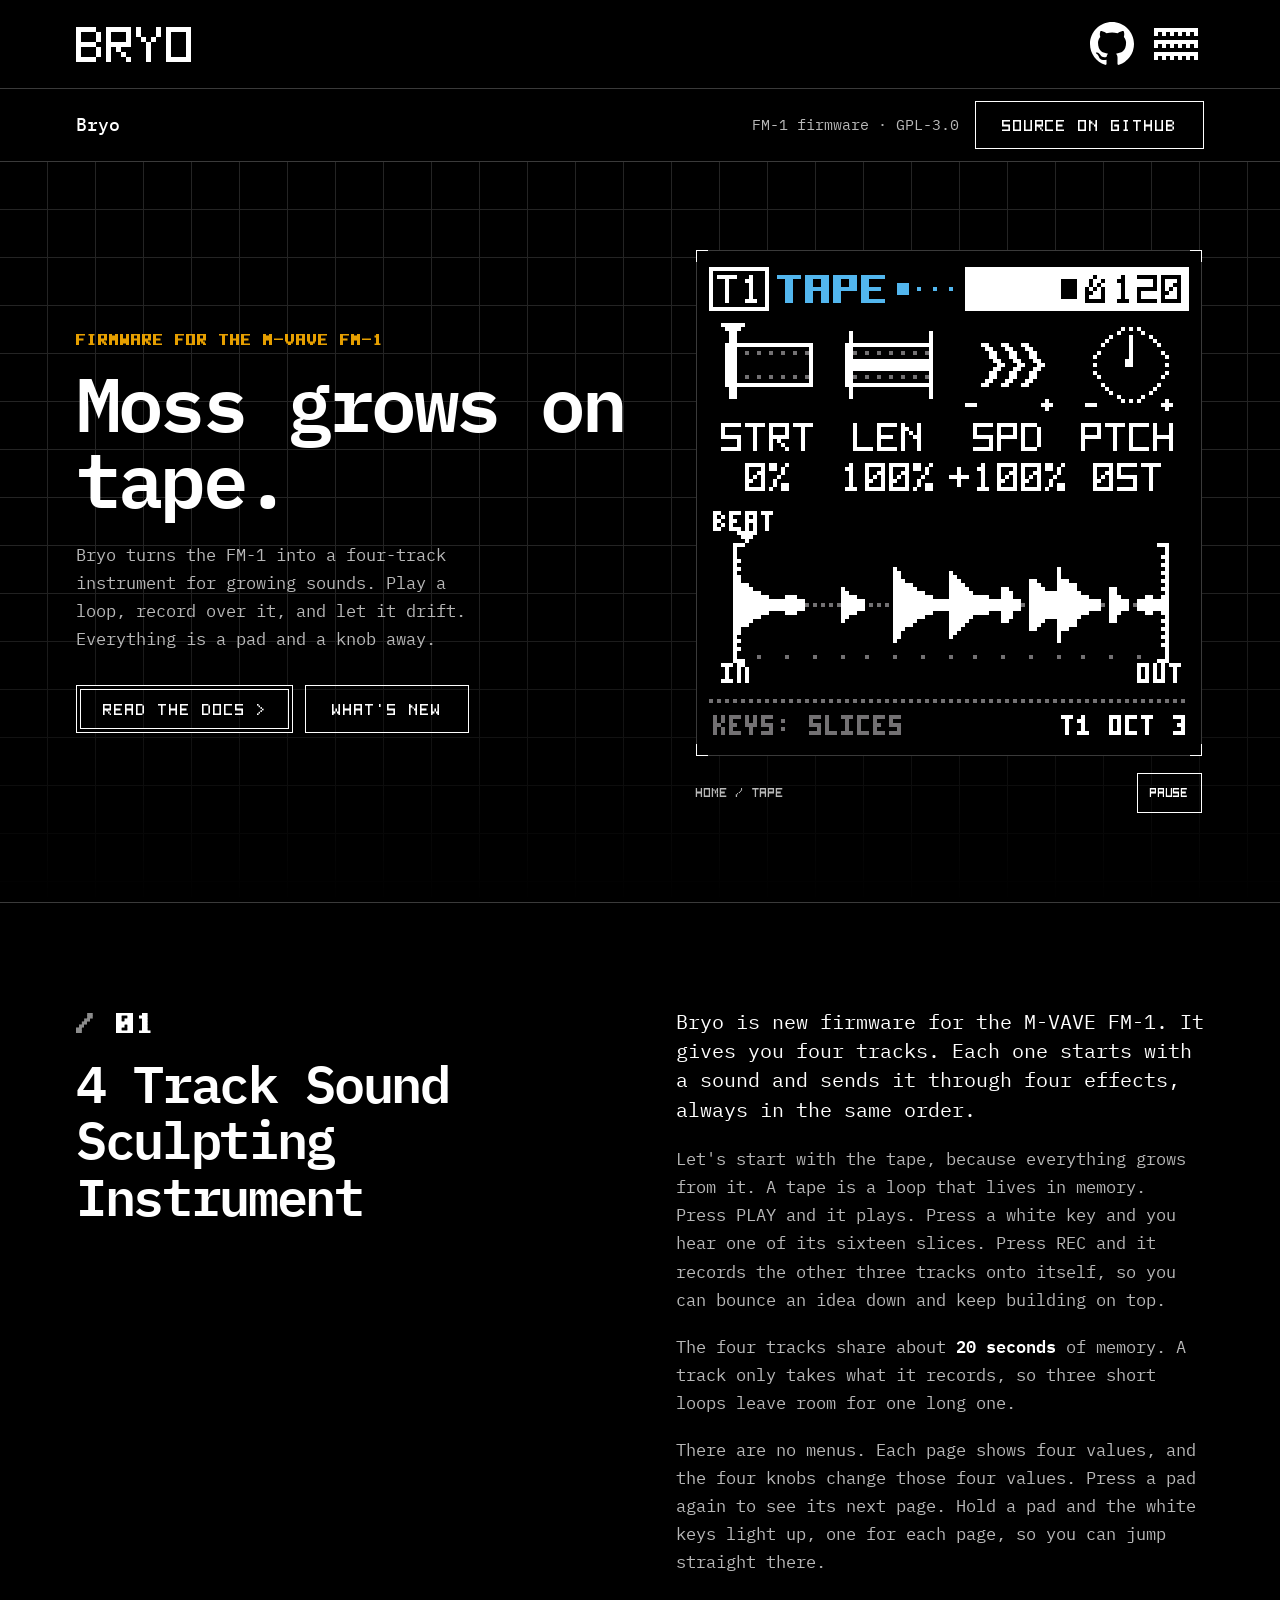
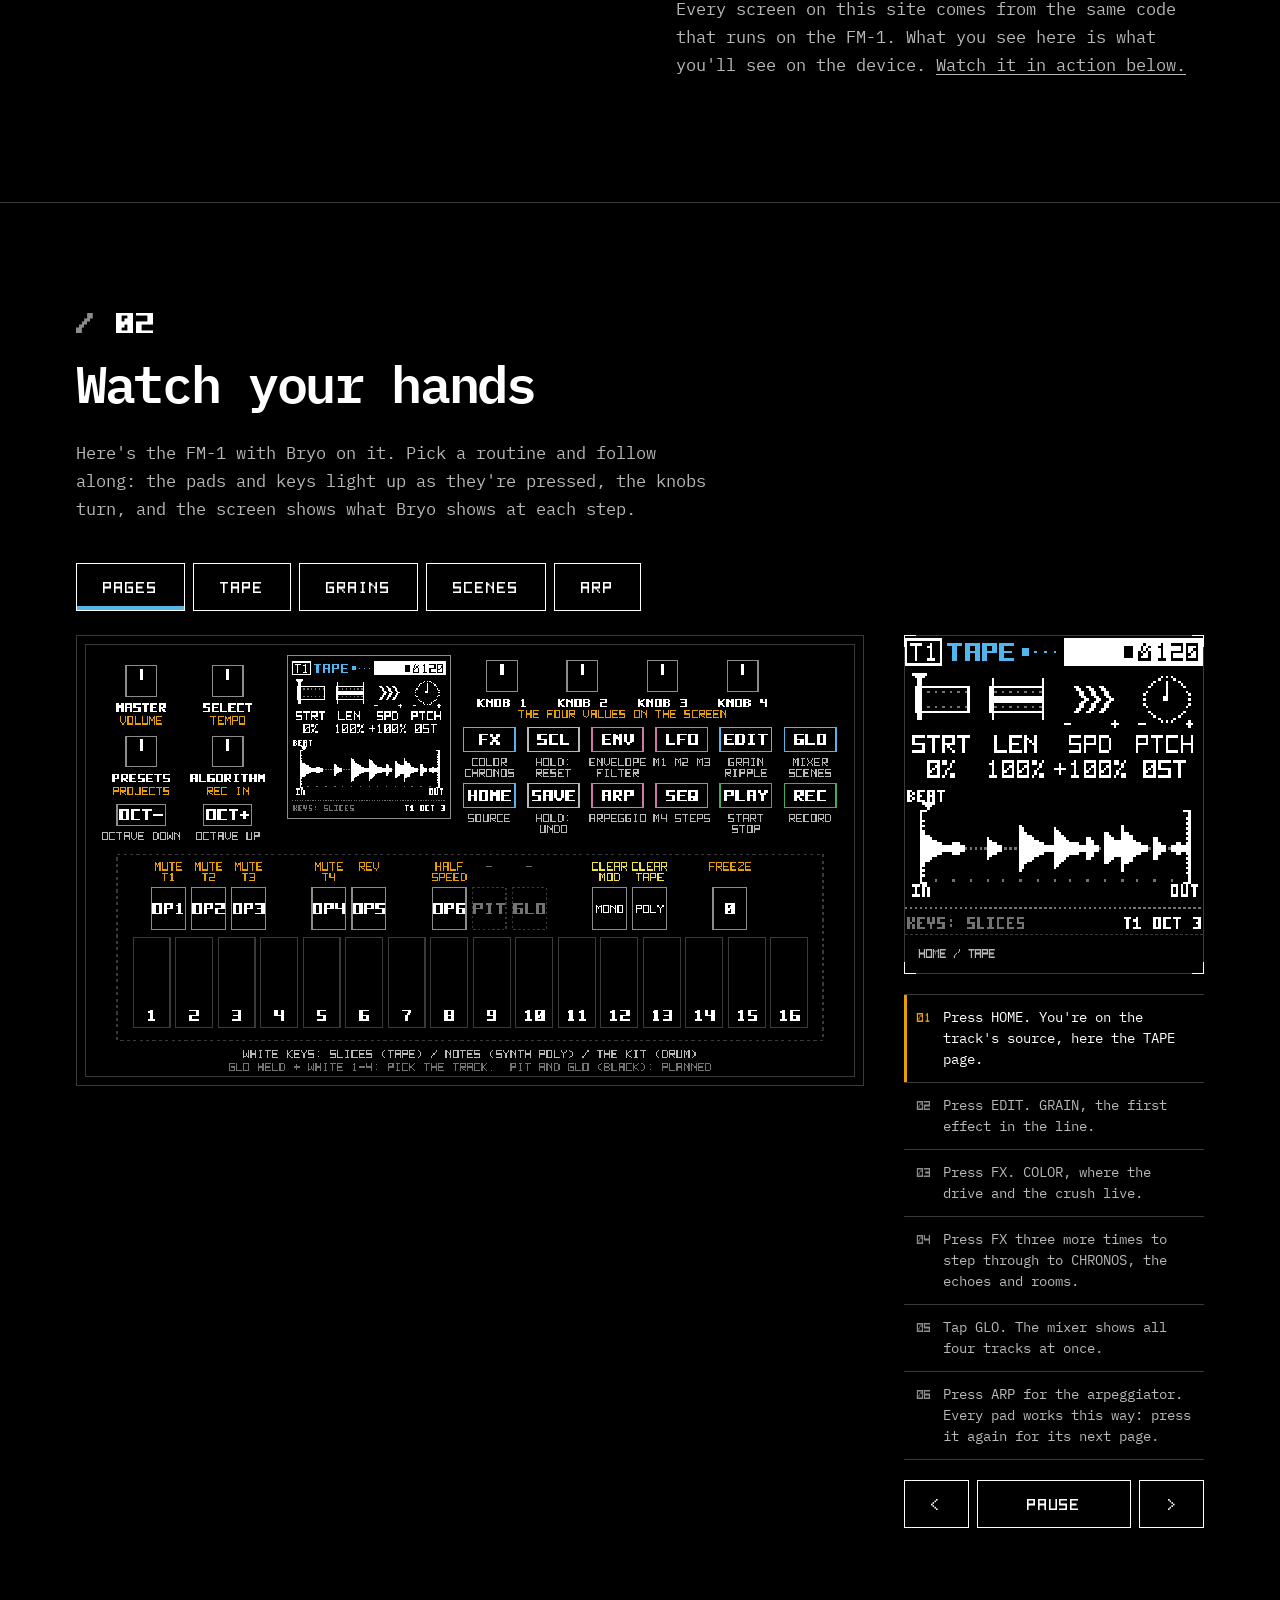
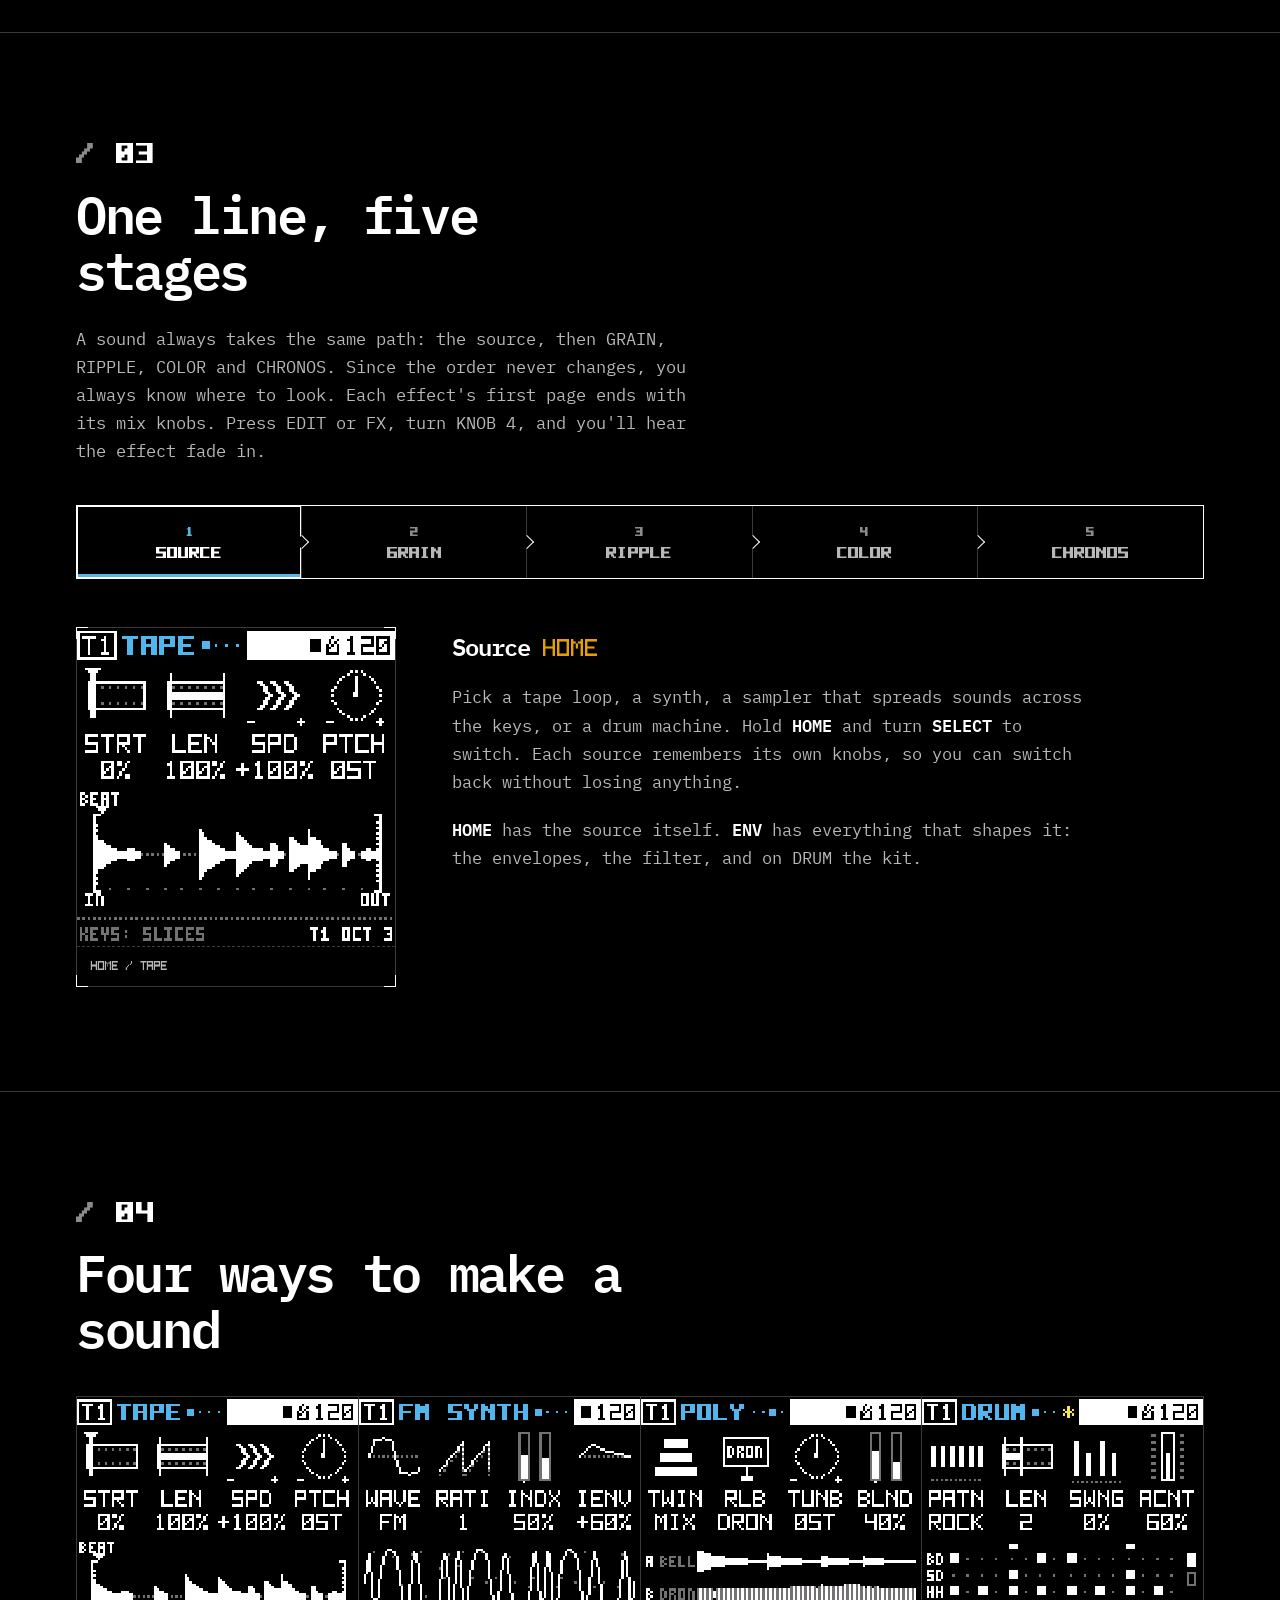
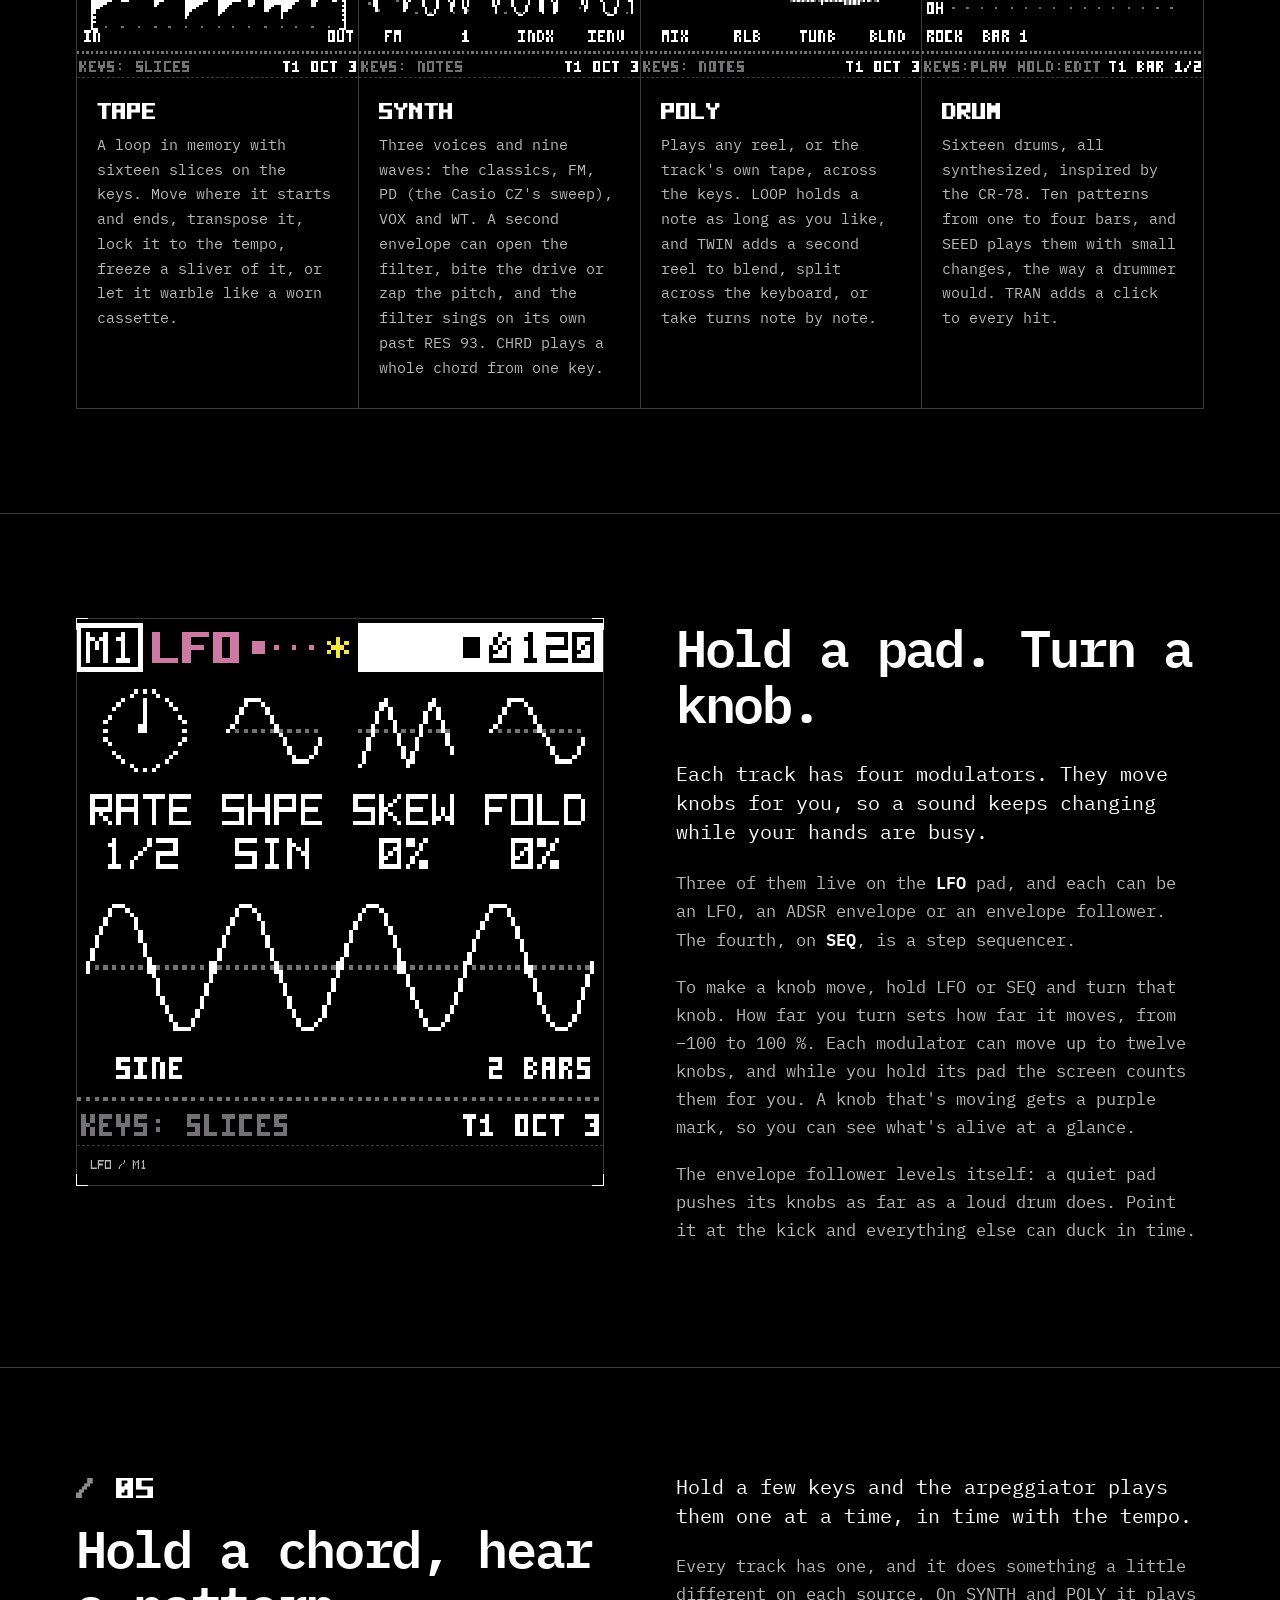
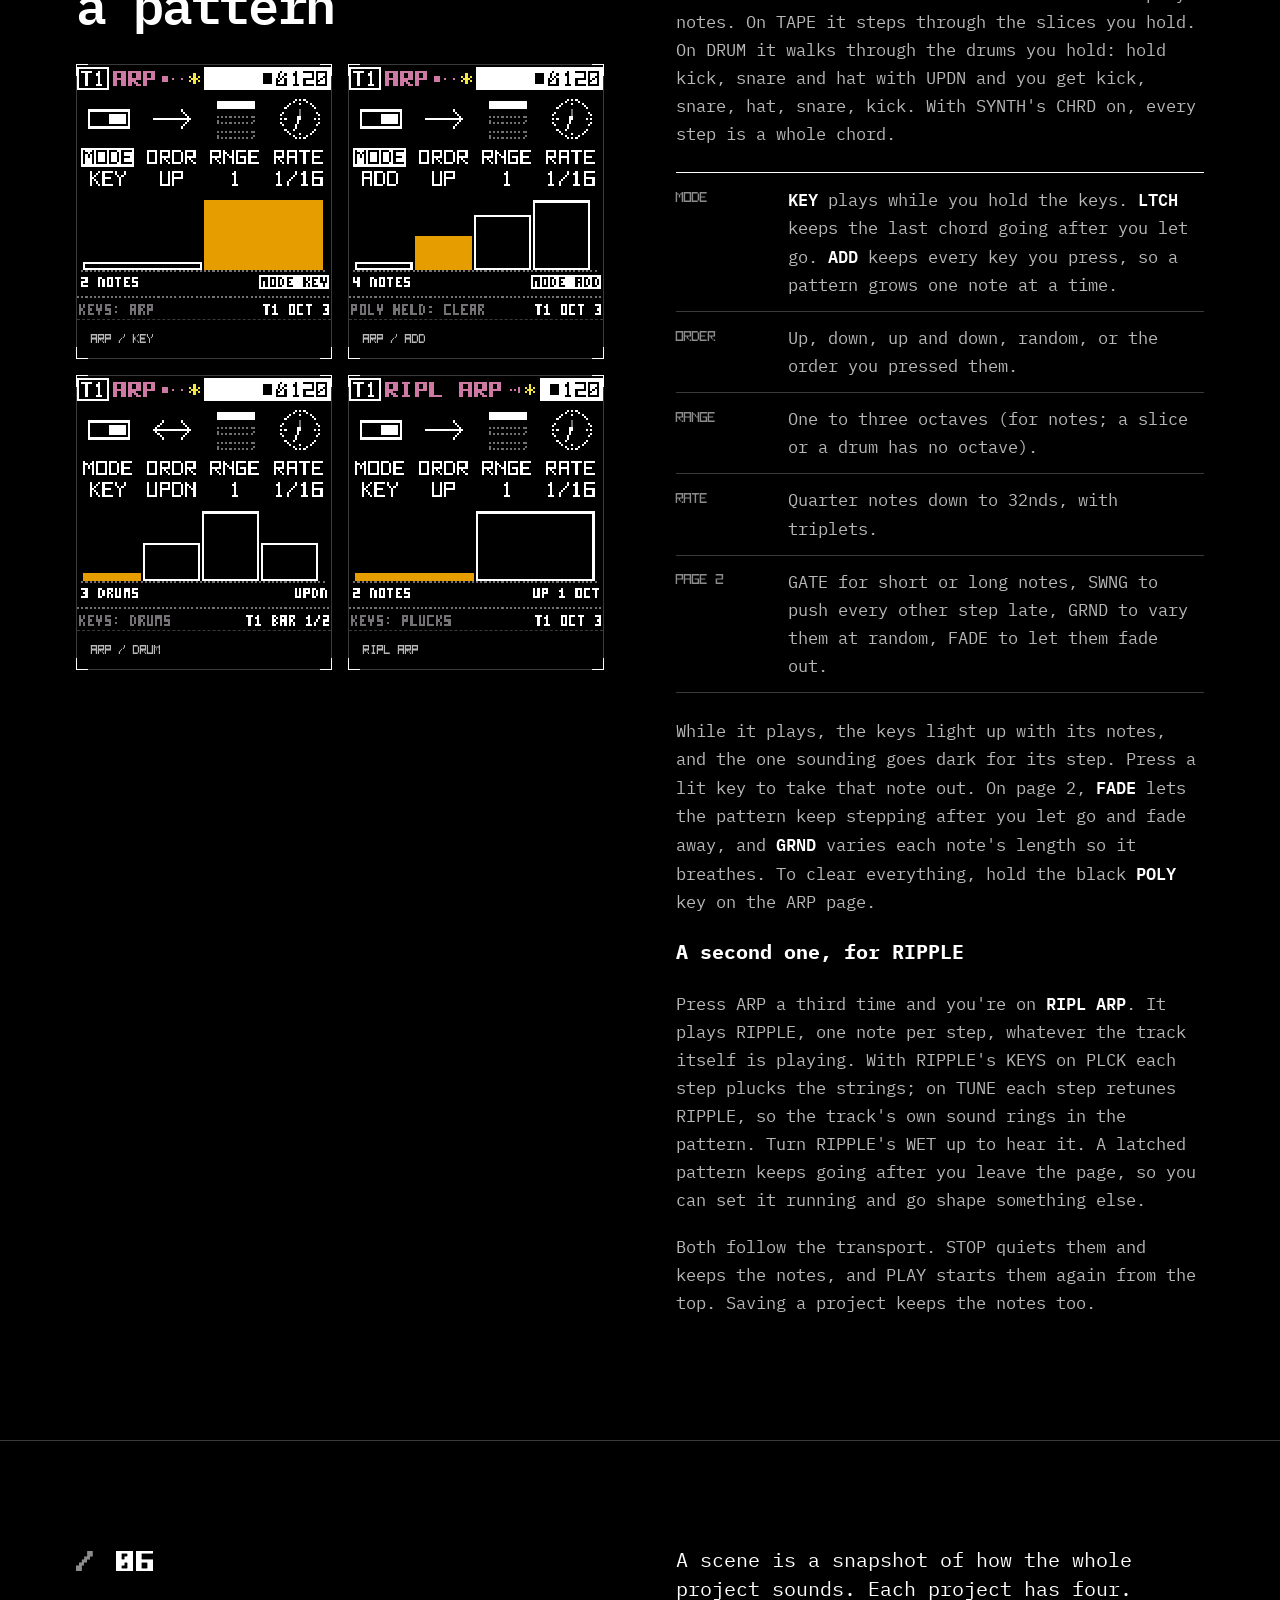
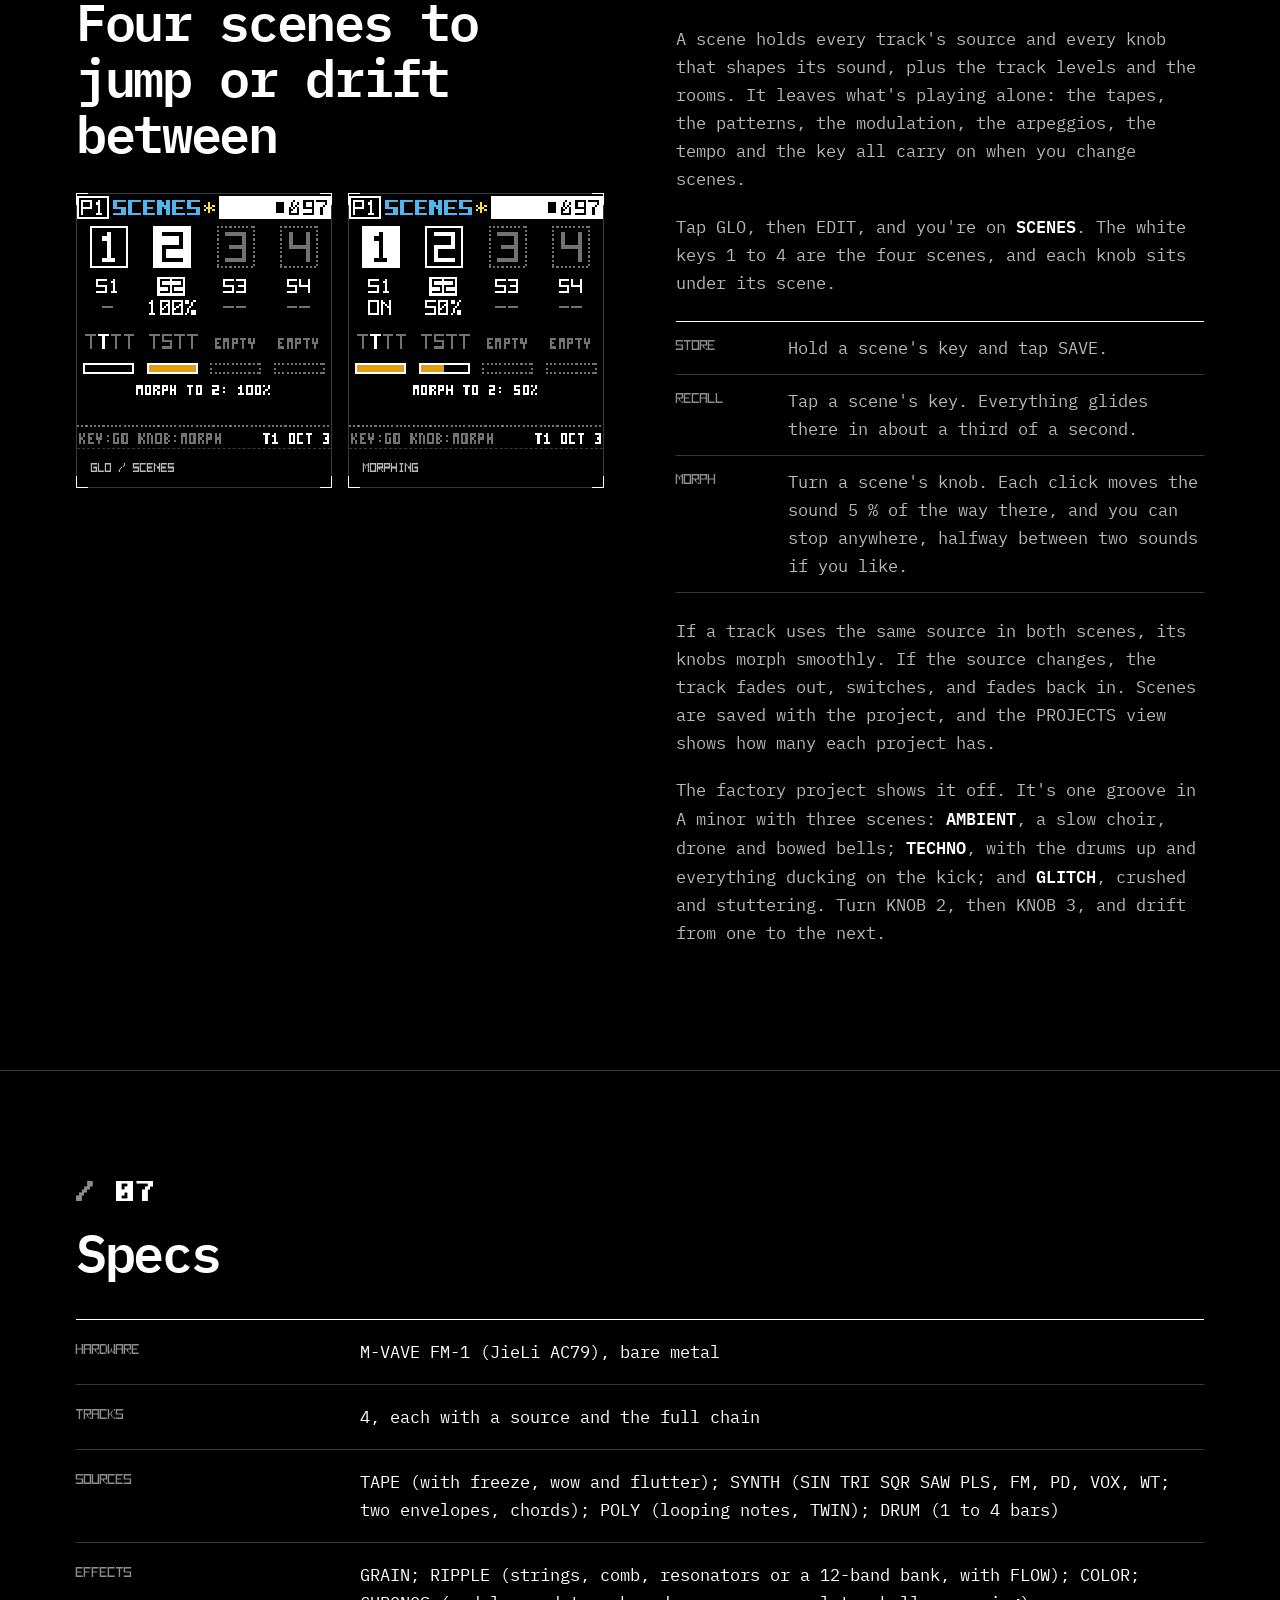
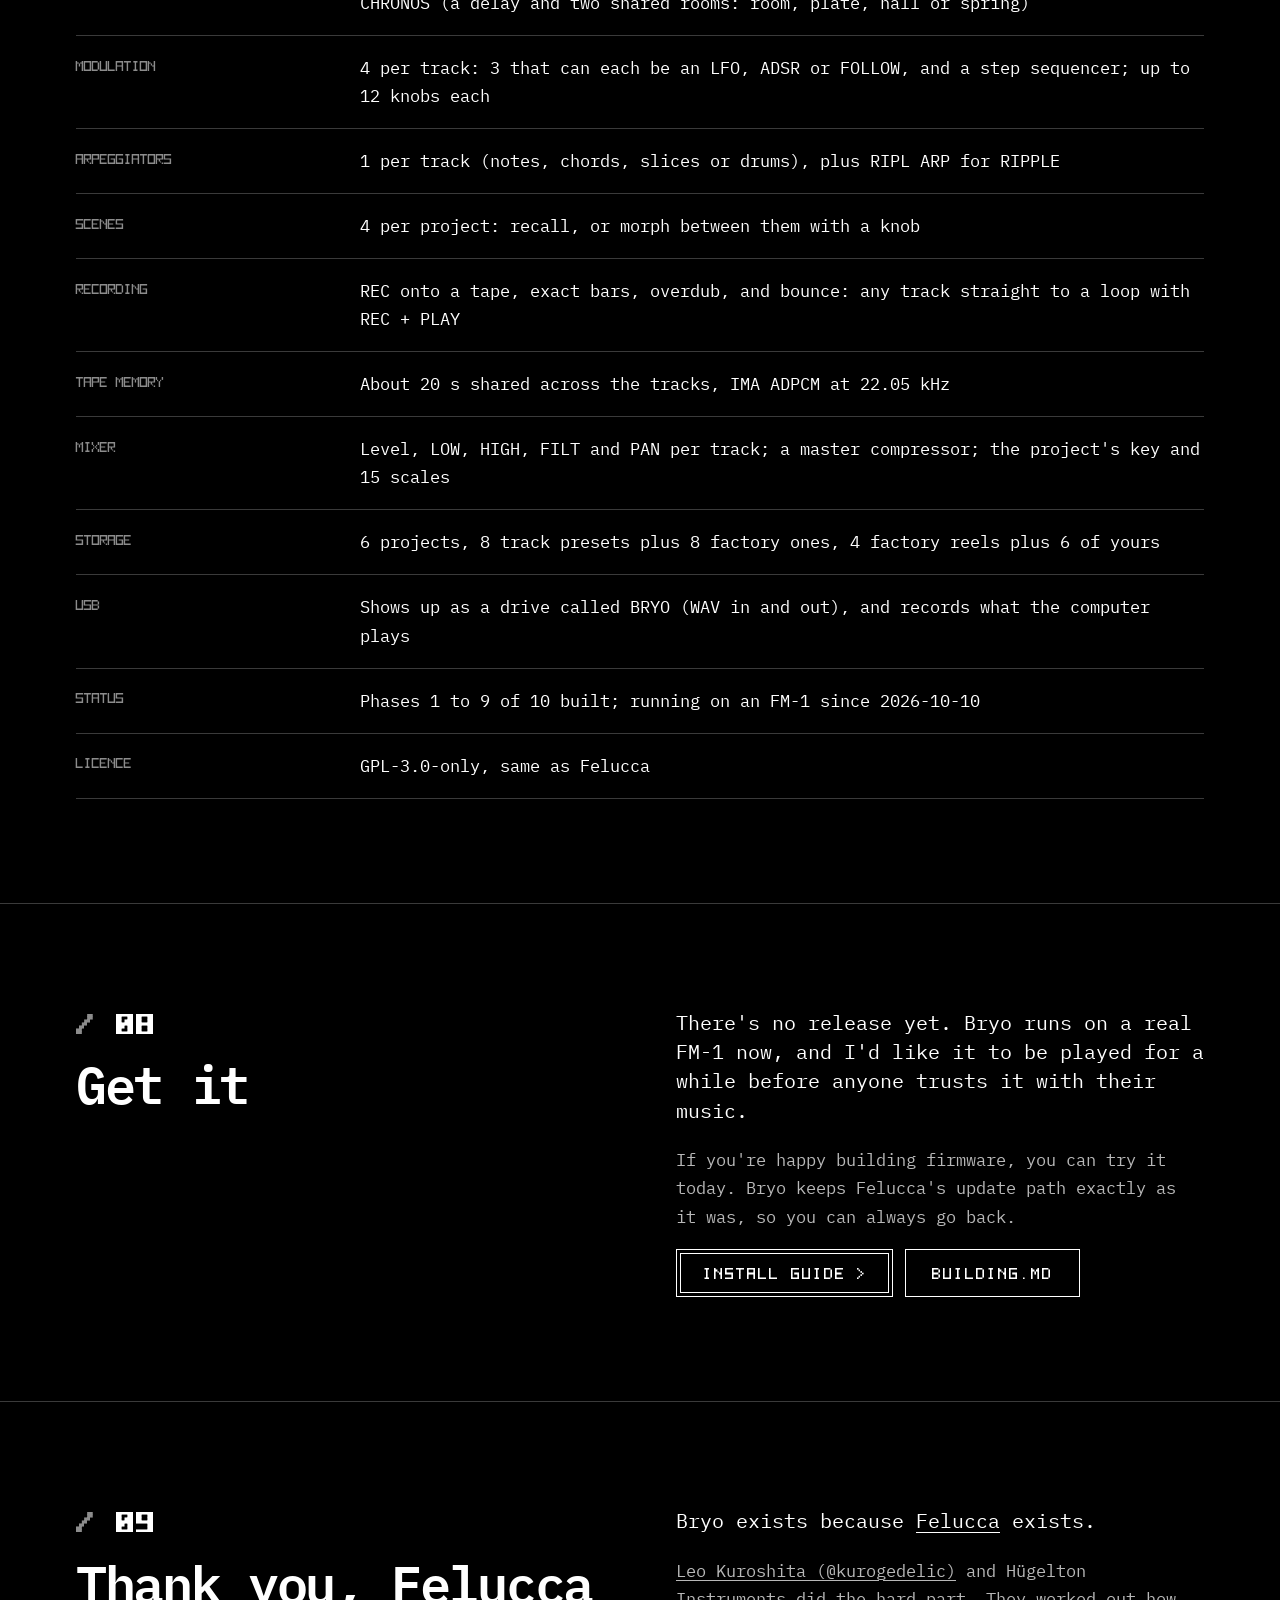
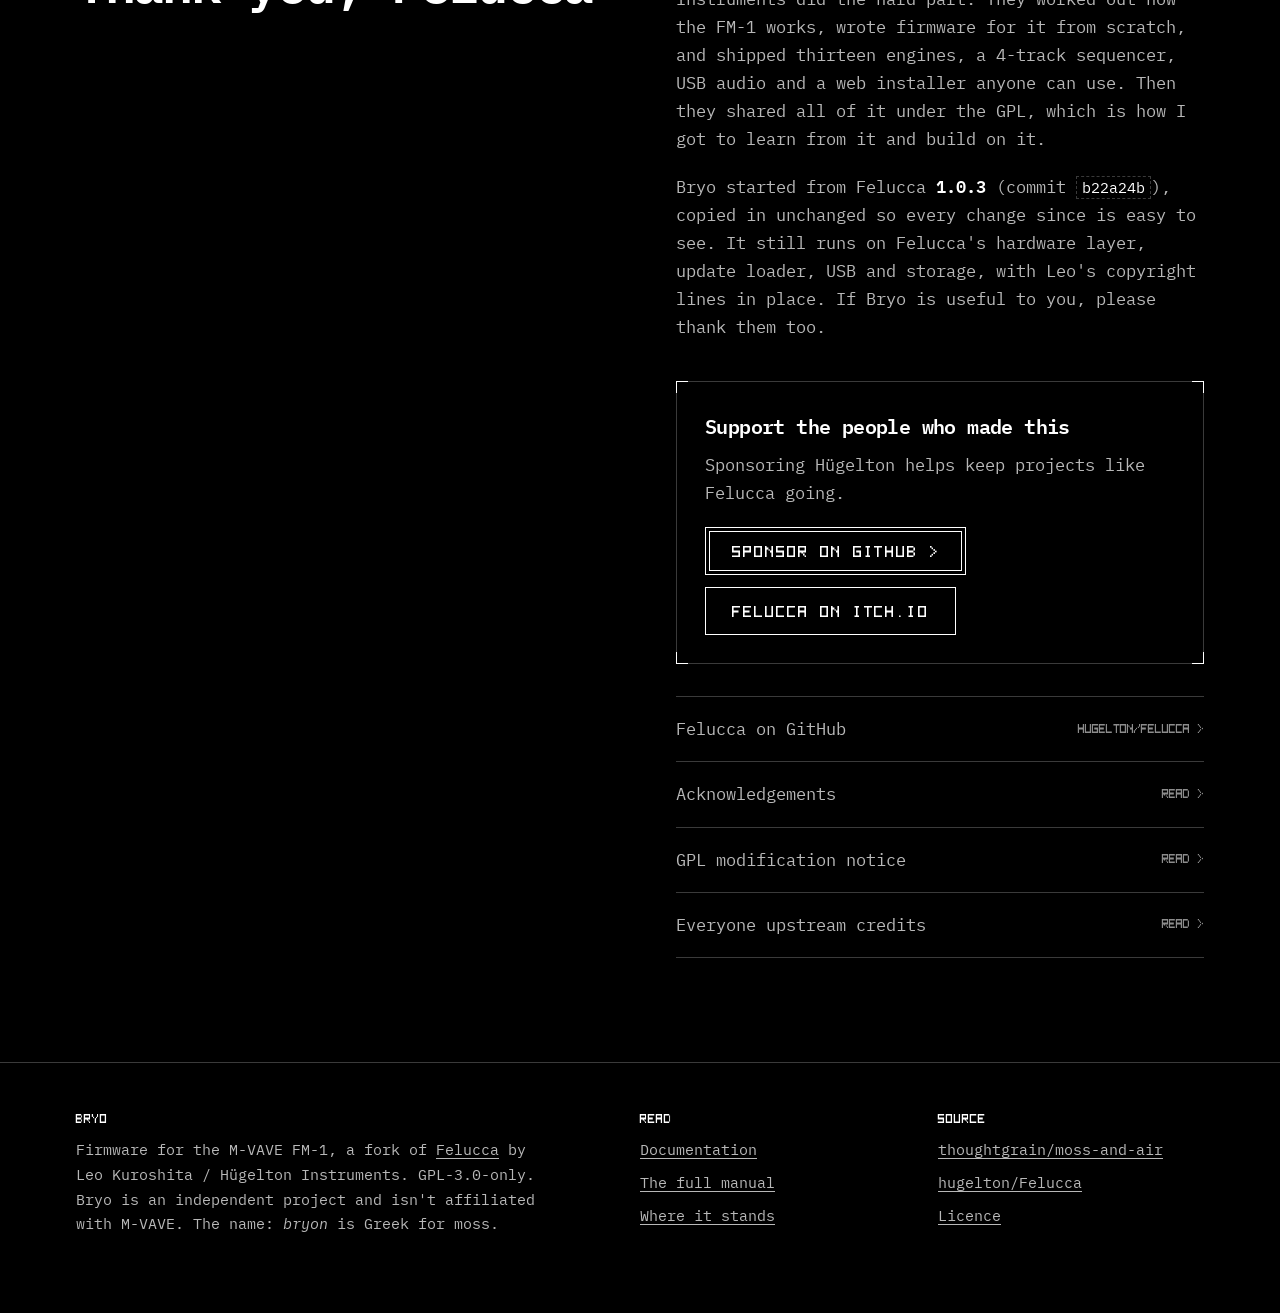
==== index.html @ b2b8ba41 "Deploy site from 2ba453325b20911085b51f0dadce6ab63e520017" ====
<!doctype html>
<!-- SPDX-License-Identifier: GPL-3.0-only -->
<html lang="en">
<head>
  <meta charset="utf-8">
  <meta name="viewport" content="width=device-width, initial-scale=1">
  <title>Bryo, 4-track sound sculpting for the FM-1</title>
  <meta name="description" content="Bryo is open firmware that turns the M-VAVE FM-1 into a four-track instrument for sculpting sound: tape, synth, poly and drum sources, four effects, modulators, arpeggiators and scenes. A fork of Felucca.">
  <meta name="theme-color" content="#121212">
  <link rel="icon" href="img/favicon.svg" type="image/svg+xml">
  <link rel="preconnect" href="https://fonts.googleapis.com">
  <link rel="preconnect" href="https://fonts.gstatic.com" crossorigin>
  <link rel="stylesheet" href="https://fonts.googleapis.com/css2?family=IBM+Plex+Mono:ital,wght@0,400;0,500;0,600;0,700;1,400&display=swap">
  <link rel="preload" href="fonts/bryo-px5.woff" as="font" type="font/woff" crossorigin>
  <link rel="stylesheet" href="css/style.css">
  <script src="js/main.js" defer></script>
</head>
<body>
  <a class="skip-link" href="#main">Skip to content</a>

  <header class="site-header">
    <div class="wrap site-header__inner">
      <a class="logo" href="./">
        <img class="logo__mark pixelated" src="img/wordmark.svg" width="115" height="35" alt="Bryo, home">
      </a>
      <div class="header-actions">
        <a class="icon-btn" href="https://github.com/thoughtgrain/moss-and-air" aria-label="Bryo on GitHub">
          <svg aria-hidden="true"><use href="img/icons.svg#github"/></svg>
        </a>
        <button class="icon-btn" type="button" data-menu-open aria-haspopup="dialog" aria-controls="menu" aria-expanded="false" aria-label="Open menu">
          <svg aria-hidden="true"><use href="img/icons.svg#menu"/></svg>
        </button>
      </div>
    </div>
  </header>

  <dialog class="menu" id="menu" aria-label="Site menu">
    <div class="wrap">
      <div class="menu__top">
        <a class="logo" href="./">
          <img class="logo__mark pixelated" src="img/wordmark.svg" width="115" height="35" alt="Bryo, home">
        </a>
        <button class="icon-btn" type="button" data-menu-close aria-label="Close menu">
          <svg aria-hidden="true"><use href="img/icons.svg#close"/></svg>
        </button>
      </div>
      <nav aria-label="Main">
        <ul class="menu__list">
          <li><a href="./#instrument"><span>01</span>Instrument</a></li>
          <li><a href="./#tour"><span>02</span>Watch your hands</a></li>
          <li><a href="./#chain"><span>03</span>The chain</a></li>
          <li><a href="./#sources"><span>04</span>Sources</a></li>
          <li><a href="./#arps"><span>05</span>Arpeggiators</a></li>
          <li><a href="./#scenes"><span>06</span>Scenes</a></li>
          <li><a href="./#specs"><span>07</span>Specs</a></li>
          <li><a href="./#get"><span>08</span>Get it</a></li>
          <li><a href="./#thanks"><span>09</span>Thanks, Felucca</a></li>
          <li><a href="docs.html"><span>//</span>Documentation</a></li>
          <li><a href="https://github.com/thoughtgrain/moss-and-air"><span>&gt;&gt;</span>GitHub</a></li>
        </ul>
      </nav>
    </div>
  </dialog>

  <div class="product-bar">
    <div class="wrap product-bar__inner">
      <p class="product-bar__name">Bryo</p>
      <p class="product-bar__meta">FM-1 firmware · GPL-3.0</p>
      <a class="btn" href="https://github.com/thoughtgrain/moss-and-air">Source on GitHub</a>
    </div>
  </div>

  <main id="main">
    <section class="hero" aria-labelledby="hero-title">
      <div class="wrap hero__inner">
        <div>
          <p class="hero__kicker px">Firmware for the M-VAVE FM-1</p>
          <h1 class="hero__title" id="hero-title">Moss grows on tape.</h1>
          <p class="hero__lede">Bryo turns the FM-1 into a four-track instrument for growing sounds. Play a loop, record over it, and let it drift. Everything is a pad and a knob away.</p>
          <div class="btn-row">
            <a class="btn btn--solid" href="docs.html">Read the docs</a>
            <a class="btn" href="docs.html#new">What's new</a>
          </div>
        </div>

        <div class="device" data-screens
             data-list='[["img/boot.png","Boot","Boot screen: BRYO, 4-track sound sculpting"],["img/tape.png","Home / Tape","The TAPE page: the reel, the loop bracketed IN to OUT"],["img/tape_frze.png","Home / Tape tools","TAPE frozen: the held window framed in orange"],["img/synth_fm.png","Home / FM Synth","SYNTH as a two-operator FM synth"],["img/grain_playing.png","Edit / Grain","GRAIN with grains playing, lit in orange"],["img/reso_live.png","Edit / Ripple","RIPPLE: four strings ringing"],["img/space_live.png","FX / Chronos","CHRONOS: echoes and the tail of the room, in orange"],["img/arp_add.png","ARP","The arpeggiator with four notes piled up"],["img/mixer_morph.png","Glo / Scenes","SCENES: knob 2 halfway to scene 2"],["img/mod1.png","LFO / M1","An LFO modulator drawing its wave"]]'>
          <figure class="device__screen">
            <img class="pixelated" src="img/boot.png" width="480" height="480" alt="Bryo's boot screen: BRYO, 4-track sound sculpting" data-screen-img>
          </figure>
          <div class="device__controls">
            <p class="device__label px" data-screen-label aria-hidden="true">Boot</p>
            <button class="btn device__pause" type="button" data-screen-toggle aria-pressed="false">Pause</button>
          </div>
        </div>
      </div>
    </section>

    <section class="section" id="instrument" aria-labelledby="instrument-title">
      <div class="wrap split">
        <div>
          <span class="section__num px"><span class="slash" aria-hidden="true">/</span> 01</span>
          <h2 class="section__title" id="instrument-title">4 Track Sound Sculpting Instrument</h2>
        </div>
        <div class="prose">
          <p class="lead">Bryo is new firmware for the M-VAVE FM-1. It gives you four tracks. Each one starts with a sound and sends it through four effects, always in the same order.</p>
          <p>Let's start with the tape, because everything grows from it. A tape is a loop that lives in memory. Press PLAY and it plays. Press a white key and you hear one of its sixteen slices. Press REC and it records the other three tracks onto itself, so you can bounce an idea down and keep building on top.</p>
          <p>The four tracks share about <strong>20 seconds</strong> of memory. A track only takes what it records, so three short loops leave room for one long one.</p>
          <p>There are no menus. Each page shows four values, and the four knobs change those four values. Press a pad again to see its next page. Hold a pad and the white keys light up, one for each page, so you can jump straight there.</p>
          <p>Every screen on this site comes from the same code that runs on the FM-1. What you see here is what you'll see on the device. <a href="#tour">Watch it in action below.</a></p>
        </div>
      </div>
    </section>

    <section class="section" id="tour" aria-labelledby="tour-title">
      <div class="wrap">
        <span class="section__num px"><span class="slash" aria-hidden="true">/</span> 02</span>
        <h2 class="section__title" id="tour-title">Watch your hands</h2>
        <div class="prose">
          <p>Here's the FM-1 with Bryo on it. Pick a routine and follow along: the pads and keys light up as they're pressed, the knobs turn, and the screen shows what Bryo shows at each step.</p>
        </div>

        <div class="tour" data-tour>
          <div class="tour__routines" role="group" aria-label="Routines">
            <button class="btn tour__routine" type="button" data-routine="pages" aria-pressed="true">Pages</button>
            <button class="btn tour__routine" type="button" data-routine="tape" aria-pressed="false">Tape</button>
            <button class="btn tour__routine" type="button" data-routine="grain" aria-pressed="false">Grains</button>
            <button class="btn tour__routine" type="button" data-routine="scenes" aria-pressed="false">Scenes</button>
            <button class="btn tour__routine" type="button" data-routine="arp" aria-pressed="false">Arp</button>
          </div>

          <div class="tour__stage">
            <div class="tour__panel" data-tour-panel>
              <img src="img/panel.svg" width="960" height="540" alt="The FM-1's panel, labelled for Bryo.">
            </div>
            <div class="tour__side">
              <figure class="screen tour__screen">
                <img class="pixelated" src="img/tape.png" width="480" height="480" alt="The TAPE page" data-tour-screen>
                <figcaption class="px" data-tour-label>Home / Tape</figcaption>
              </figure>
              <ol class="tour__steps" data-tour-steps>
                <li aria-current="step"><button type="button">Press HOME. You're on the track's source, here the TAPE page.</button></li>
              </ol>
              <div class="tour__controls">
                <button class="btn" type="button" data-tour-prev aria-label="Previous step">&lt;</button>
                <button class="btn" type="button" data-tour-play aria-pressed="false">Pause</button>
                <button class="btn" type="button" data-tour-next aria-label="Next step">&gt;</button>
              </div>
              <p class="visually-hidden" aria-live="polite" data-tour-live></p>
            </div>
          </div>
        </div>
      </div>
    </section>

    <section class="section" id="chain" aria-labelledby="chain-title">
      <div class="wrap">
        <span class="section__num px"><span class="slash" aria-hidden="true">/</span> 03</span>
        <h2 class="section__title" id="chain-title">One line, five stages</h2>
        <div class="prose">
          <p>A sound always takes the same path: the source, then GRAIN, RIPPLE, COLOR and CHRONOS. Since the order never changes, you always know where to look. Each effect's first page ends with its mix knobs. Press EDIT or FX, turn KNOB&nbsp;4, and you'll hear the effect fade in.</p>
        </div>

        <div class="chain" data-tabs>
          <div class="chain__tabs" role="tablist" aria-label="The signal chain">
            <button class="chain__tab" role="tab" id="tab-source" aria-controls="panel-source" aria-selected="true"><small>1</small>Source</button>
            <button class="chain__tab" role="tab" id="tab-grain" aria-controls="panel-grain" aria-selected="false" tabindex="-1"><small>2</small>Grain</button>
            <button class="chain__tab" role="tab" id="tab-ripple" aria-controls="panel-ripple" aria-selected="false" tabindex="-1"><small>3</small>Ripple</button>
            <button class="chain__tab" role="tab" id="tab-color" aria-controls="panel-color" aria-selected="false" tabindex="-1"><small>4</small>Color</button>
            <button class="chain__tab" role="tab" id="tab-chronos" aria-controls="panel-chronos" aria-selected="false" tabindex="-1"><small>5</small>Chronos</button>
          </div>

          <div class="chain__panel" role="tabpanel" id="panel-source" aria-labelledby="tab-source" tabindex="0">
            <figure class="screen">
              <img class="pixelated" src="img/tape.png" width="480" height="480" alt="The TAPE page" loading="lazy">
              <figcaption class="px">Home / Tape</figcaption>
            </figure>
            <div class="prose">
              <h3>Source <span class="tag px">Home</span></h3>
              <p>Pick a tape loop, a synth, a sampler that spreads sounds across the keys, or a drum machine. Hold <strong>HOME</strong> and turn <strong>SELECT</strong> to switch. Each source remembers its own knobs, so you can switch back without losing anything.</p>
              <p><strong>HOME</strong> has the source itself. <strong>ENV</strong> has everything that shapes it: the envelopes, the filter, and on DRUM the kit.</p>
            </div>
          </div>

          <div class="chain__panel" role="tabpanel" id="panel-grain" aria-labelledby="tab-grain" tabindex="0" hidden>
            <figure class="screen">
              <img class="pixelated" src="img/grain_playing.png" width="480" height="480" alt="GRAIN with grains playing" loading="lazy">
              <figcaption class="px">Edit / Grain</figcaption>
            </figure>
            <div class="prose">
              <h3>Grain <span class="tag px">Edit</span></h3>
              <p>GRAIN listens to the last few bars of the track and plays them back as tiny overlapping pieces. You can stretch them out, hold them on one spot, or let them trail behind with SCAN.</p>
              <p>Hold the black <strong>0</strong> key to freeze what it heard into a loop. Tap it instead and the freeze stays on until you tap again. The grains can follow the project's key, and BODY gives every grain a pitched partial of its own, so a busy cloud plays a chord.</p>
            </div>
          </div>

          <div class="chain__panel" role="tabpanel" id="panel-ripple" aria-labelledby="tab-ripple" tabindex="0" hidden>
            <figure class="screen">
              <img class="pixelated" src="img/reso_live.png" width="480" height="480" alt="RIPPLE with its four strings ringing" loading="lazy">
              <figcaption class="px">Edit / Ripple</figcaption>
            </figure>
            <div class="prose">
              <h3>Ripple <span class="tag px">Edit</span></h3>
              <p>Something tuned that the track's sound rings through. Hold <strong>EDIT</strong> and turn <strong>SELECT</strong> to pick what: four plucked strings, a hollow COMB that only rings the odd harmonics, four resonant bands, or a 12-band filter bank that sorts whatever comes in into a chord.</p>
              <p>Each form comes out about as loud as what goes in, so turning WET up is a real change: a drum loop through the 12-band bank gets sorted into the chord's notes. The second page is the form's own. The strings get detune, drift, drive and pick. The comb gets POL, for a hollow or a metallic ring. The resonators get a spotlight (FOCS and WDTH), and FLOW, which walks the sound up and down through the bands by itself.</p>
              <p>The notes come from a chord you choose, from major and minor to sevenths and power chords. On its page the white keys set the root. With KEYS on PLCK they pluck it too; on TUNE they only retune it, so what rings is the track's own sound.</p>
            </div>
          </div>

          <div class="chain__panel" role="tabpanel" id="panel-color" aria-labelledby="tab-color" tabindex="0" hidden>
            <figure class="screen">
              <img class="pixelated" src="img/color.png" width="480" height="480" alt="The COLOR page with a sine wave drawn through it" loading="lazy">
              <figcaption class="px">FX / Color</figcaption>
            </figure>
            <div class="prose">
              <h3>Color <span class="tag px">FX</span></h3>
              <p>Drive, bit crush, noise that follows the sound, and a tilt EQ. The page draws a sine wave through the whole stage, so you can see what the distortion does to it before you hear it.</p>
            </div>
          </div>

          <div class="chain__panel" role="tabpanel" id="panel-chronos" aria-labelledby="tab-chronos" tabindex="0" hidden>
            <figure class="screen">
              <img class="pixelated" src="img/space_live.png" width="480" height="480" alt="CHRONOS with its echoes and tail sounding" loading="lazy">
              <figcaption class="px">FX / Chronos</figcaption>
            </figure>
            <div class="prose">
              <h3>Chronos <span class="tag px">FX</span></h3>
              <p>A delay and two rooms. The tracks share the rooms, and each track decides how much to send with its own DLY and VERB knobs.</p>
              <p>The delay's pages come first, then the room's. The echoes can sync to the tempo, wear like old tape (AGE), melt into a wash (DIFF), or duck out of the way while the track plays (DUCK). Each room can be a room, a plate, a hall or a spring, and MOD makes its tail waver so it sounds less metallic. They only use memory while you're using them, so a dry project has more room for tape.</p>
            </div>
          </div>
        </div>
      </div>
    </section>

    <section class="section" id="sources" aria-labelledby="sources-title">
      <div class="wrap">
        <span class="section__num px"><span class="slash" aria-hidden="true">/</span> 04</span>
        <h2 class="section__title" id="sources-title">Four ways to make a sound</h2>
        <div class="cards">
          <article class="card">
            <img class="pixelated" src="img/tape.png" width="480" height="480" alt="TAPE page" loading="lazy">
            <div class="card__body">
              <h3 class="px">Tape</h3>
              <p>A loop in memory with sixteen slices on the keys. Move where it starts and ends, transpose it, lock it to the tempo, freeze a sliver of it, or let it warble like a worn cassette.</p>
            </div>
          </article>
          <article class="card">
            <img class="pixelated" src="img/synth_fm.png" width="480" height="480" alt="SYNTH as an FM synth" loading="lazy">
            <div class="card__body">
              <h3 class="px">Synth</h3>
              <p>Three voices and nine waves: the classics, FM, PD (the Casio CZ's sweep), VOX and WT. A second envelope can open the filter, bite the drive or zap the pitch, and the filter sings on its own past RES 93. CHRD plays a whole chord from one key.</p>
            </div>
          </article>
          <article class="card">
            <img class="pixelated" src="img/poly_twin.png" width="480" height="480" alt="POLY with TWIN mixing two reels" loading="lazy">
            <div class="card__body">
              <h3 class="px">Poly</h3>
              <p>Plays any reel, or the track's own tape, across the keys. LOOP holds a note as long as you like, and TWIN adds a second reel to blend, split across the keyboard, or take turns note by note.</p>
            </div>
          </article>
          <article class="card">
            <img class="pixelated" src="img/drum.png" width="480" height="480" alt="DRUM page" loading="lazy">
            <div class="card__body">
              <h3 class="px">Drum</h3>
              <p>Sixteen drums, all synthesized, inspired by the CR-78. Ten patterns from one to four bars, and SEED plays them with small changes, the way a drummer would. TRAN adds a click to every hit.</p>
            </div>
          </article>
        </div>
      </div>
    </section>

    <section class="section" aria-labelledby="mod-title">
      <div class="wrap split">
        <figure class="screen">
          <img class="pixelated" src="img/mod1.png" width="480" height="480" alt="An LFO modulator page drawing its waveform" loading="lazy">
          <figcaption class="px">LFO / M1</figcaption>
        </figure>
        <div class="prose">
          <h2 class="section__title" id="mod-title">Hold a pad. Turn a knob.</h2>
          <p class="lead">Each track has four modulators. They move knobs for you, so a sound keeps changing while your hands are busy.</p>
          <p>Three of them live on the <strong>LFO</strong> pad, and each can be an LFO, an ADSR envelope or an envelope follower. The fourth, on <strong>SEQ</strong>, is a step sequencer.</p>
          <p>To make a knob move, hold LFO or SEQ and turn that knob. How far you turn sets how far it moves, from &minus;100 to 100&nbsp;%. Each modulator can move up to twelve knobs, and while you hold its pad the screen counts them for you. A knob that's moving gets a purple mark, so you can see what's alive at a glance.</p>
          <p>The envelope follower levels itself: a quiet pad pushes its knobs as far as a loud drum does. Point it at the kick and everything else can duck in time.</p>
        </div>
      </div>
    </section>

    <section class="section" id="arps" aria-labelledby="arps-title">
      <div class="wrap split">
        <div>
          <span class="section__num px"><span class="slash" aria-hidden="true">/</span> 05</span>
          <h2 class="section__title" id="arps-title">Hold a chord, hear a pattern</h2>
          <div class="figure-row figure-row--2">
            <figure class="screen"><img class="pixelated" src="img/arp.png" width="480" height="480" alt="ARP page: two notes held, the one playing filled" loading="lazy"><figcaption class="px">ARP / KEY</figcaption></figure>
            <figure class="screen"><img class="pixelated" src="img/arp_add.png" width="480" height="480" alt="ARP in ADD mode with four notes piled up" loading="lazy"><figcaption class="px">ARP / ADD</figcaption></figure>
            <figure class="screen"><img class="pixelated" src="img/arp_drum.png" width="480" height="480" alt="ARP on a DRUM track walking three drums up and down" loading="lazy"><figcaption class="px">ARP / Drum</figcaption></figure>
            <figure class="screen"><img class="pixelated" src="img/arp_res.png" width="480" height="480" alt="RIPL ARP: two notes held, the strings plucked in turn" loading="lazy"><figcaption class="px">RIPL ARP</figcaption></figure>
          </div>
        </div>
        <div class="prose">
          <p class="lead">Hold a few keys and the arpeggiator plays them one at a time, in time with the tempo.</p>
          <p>Every track has one, and it does something a little different on each source. On SYNTH and POLY it plays notes. On TAPE it steps through the slices you hold. On DRUM it walks through the drums you hold: hold kick, snare and hat with UPDN and you get kick, snare, hat, snare, kick. With SYNTH's CHRD on, every step is a whole chord.</p>
          <dl class="specs specs--compact">
            <div><dt class="px">Mode</dt><dd><strong>KEY</strong> plays while you hold the keys. <strong>LTCH</strong> keeps the last chord going after you let go. <strong>ADD</strong> keeps every key you press, so a pattern grows one note at a time.</dd></div>
            <div><dt class="px">Order</dt><dd>Up, down, up and down, random, or the order you pressed them.</dd></div>
            <div><dt class="px">Range</dt><dd>One to three octaves (for notes; a slice or a drum has no octave).</dd></div>
            <div><dt class="px">Rate</dt><dd>Quarter notes down to 32nds, with triplets.</dd></div>
            <div><dt class="px">Page 2</dt><dd>GATE for short or long notes, SWNG to push every other step late, GRND to vary them at random, FADE to let them fade out.</dd></div>
          </dl>
          <p>While it plays, the keys light up with its notes, and the one sounding goes dark for its step. Press a lit key to take that note out. On page 2, <strong>FADE</strong> lets the pattern keep stepping after you let go and fade away, and <strong>GRND</strong> varies each note's length so it breathes. To clear everything, hold the black <strong>POLY</strong> key on the ARP page.</p>
          <h3>A second one, for RIPPLE</h3>
          <p>Press ARP a third time and you're on <strong>RIPL ARP</strong>. It plays RIPPLE, one note per step, whatever the track itself is playing. With RIPPLE's KEYS on PLCK each step plucks the strings; on TUNE each step retunes RIPPLE, so the track's own sound rings in the pattern. Turn RIPPLE's WET up to hear it. A latched pattern keeps going after you leave the page, so you can set it running and go shape something else.</p>
          <p>Both follow the transport. STOP quiets them and keeps the notes, and PLAY starts them again from the top. Saving a project keeps the notes too.</p>
        </div>
      </div>
    </section>

    <section class="section" id="scenes" aria-labelledby="scenes-title">
      <div class="wrap split">
        <div>
          <span class="section__num px"><span class="slash" aria-hidden="true">/</span> 06</span>
          <h2 class="section__title" id="scenes-title">Four scenes to jump or drift between</h2>
          <div class="figure-row figure-row--2">
            <figure class="screen"><img class="pixelated" src="img/mixer_scenes.png" width="480" height="480" alt="SCENES: scenes 1 and 2 stored, 2 the current one" loading="lazy"><figcaption class="px">Glo / Scenes</figcaption></figure>
            <figure class="screen"><img class="pixelated" src="img/mixer_morph.png" width="480" height="480" alt="SCENES: knob 2 halfway to scene 2" loading="lazy"><figcaption class="px">Morphing</figcaption></figure>
          </div>
        </div>
        <div class="prose">
          <p class="lead">A scene is a snapshot of how the whole project sounds. Each project has four.</p>
          <p>A scene holds every track's source and every knob that shapes its sound, plus the track levels and the rooms. It leaves what's playing alone: the tapes, the patterns, the modulation, the arpeggios, the tempo and the key all carry on when you change scenes.</p>
          <p>Tap GLO, then EDIT, and you're on <strong>SCENES</strong>. The white keys 1 to 4 are the four scenes, and each knob sits under its scene.</p>
          <dl class="specs specs--compact">
            <div><dt class="px">Store</dt><dd>Hold a scene's key and tap SAVE.</dd></div>
            <div><dt class="px">Recall</dt><dd>Tap a scene's key. Everything glides there in about a third of a second.</dd></div>
            <div><dt class="px">Morph</dt><dd>Turn a scene's knob. Each click moves the sound 5&nbsp;% of the way there, and you can stop anywhere, halfway between two sounds if you like.</dd></div>
          </dl>
          <p>If a track uses the same source in both scenes, its knobs morph smoothly. If the source changes, the track fades out, switches, and fades back in. Scenes are saved with the project, and the PROJECTS view shows how many each project has.</p>
          <p>The factory project shows it off. It's one groove in A minor with three scenes: <strong>AMBIENT</strong>, a slow choir, drone and bowed bells; <strong>TECHNO</strong>, with the drums up and everything ducking on the kick; and <strong>GLITCH</strong>, crushed and stuttering. Turn KNOB 2, then KNOB 3, and drift from one to the next.</p>
        </div>
      </div>
    </section>

    <section class="section" id="specs" aria-labelledby="specs-title">
      <div class="wrap">
        <span class="section__num px"><span class="slash" aria-hidden="true">/</span> 07</span>
        <h2 class="section__title" id="specs-title">Specs</h2>
        <dl class="specs">
          <div><dt class="px">Hardware</dt><dd>M-VAVE FM-1 (JieLi AC79), bare metal</dd></div>
          <div><dt class="px">Tracks</dt><dd>4, each with a source and the full chain</dd></div>
          <div><dt class="px">Sources</dt><dd>TAPE (with freeze, wow and flutter); SYNTH (SIN TRI SQR SAW PLS, FM, PD, VOX, WT; two envelopes, chords); POLY (looping notes, TWIN); DRUM (1 to 4 bars)</dd></div>
          <div><dt class="px">Effects</dt><dd>GRAIN; RIPPLE (strings, comb, resonators or a 12-band bank, with FLOW); COLOR; CHRONOS (a delay and two shared rooms: room, plate, hall or spring)</dd></div>
          <div><dt class="px">Modulation</dt><dd>4 per track: 3 that can each be an LFO, ADSR or FOLLOW, and a step sequencer; up to 12 knobs each</dd></div>
          <div><dt class="px">Arpeggiators</dt><dd>1 per track (notes, chords, slices or drums), plus RIPL ARP for RIPPLE</dd></div>
          <div><dt class="px">Scenes</dt><dd>4 per project: recall, or morph between them with a knob</dd></div>
          <div><dt class="px">Recording</dt><dd>REC onto a tape, exact bars, overdub, and bounce: any track straight to a loop with REC + PLAY</dd></div>
          <div><dt class="px">Tape memory</dt><dd>About 20&nbsp;s shared across the tracks, IMA ADPCM at 22.05&nbsp;kHz</dd></div>
          <div><dt class="px">Mixer</dt><dd>Level, LOW, HIGH, FILT and PAN per track; a master compressor; the project's key and 15 scales</dd></div>
          <div><dt class="px">Storage</dt><dd>6 projects, 8 track presets plus 8 factory ones, 4 factory reels plus 6 of yours</dd></div>
          <div><dt class="px">USB</dt><dd>Shows up as a drive called BRYO (WAV in and out), and records what the computer plays</dd></div>
          <div><dt class="px">Status</dt><dd>Phases 1 to 9 of 10 built; running on an FM-1 since 2026-10-10</dd></div>
          <div><dt class="px">Licence</dt><dd>GPL-3.0-only, same as Felucca</dd></div>
        </dl>
      </div>
    </section>

    <section class="section" id="get" aria-labelledby="get-title">
      <div class="wrap split">
        <div>
          <span class="section__num px"><span class="slash" aria-hidden="true">/</span> 08</span>
          <h2 class="section__title" id="get-title">Get it</h2>
        </div>
        <div class="prose">
          <p class="lead">There's no release yet. Bryo runs on a real FM-1 now, and I'd like it to be played for a while before anyone trusts it with their music.</p>
          <p>If you're happy building firmware, you can try it today. Bryo keeps Felucca's update path exactly as it was, so you can always go back.</p>
          <div class="btn-row">
            <a class="btn btn--solid" href="docs.html#install">Install guide</a>
            <a class="btn" href="https://github.com/thoughtgrain/moss-and-air/blob/HEAD/bryo/BUILDING.md">Building.md</a>
          </div>
        </div>
      </div>
    </section>

    <section class="section thanks" id="thanks" aria-labelledby="thanks-title">
      <div class="wrap split">
        <div>
          <span class="section__num px"><span class="slash" aria-hidden="true">/</span> 09</span>
          <h2 class="section__title" id="thanks-title">Thank you, Felucca</h2>
        </div>
        <div class="prose">
          <p class="lead">Bryo exists because <a href="https://github.com/hugelton/Felucca">Felucca</a> exists.</p>
          <p><a href="https://github.com/kurogedelic">Leo Kuroshita (@kurogedelic)</a> and Hügelton Instruments did the hard part. They worked out how the FM-1 works, wrote firmware for it from scratch, and shipped thirteen engines, a 4-track sequencer, USB audio and a web installer anyone can use. Then they shared all of it under the GPL, which is how I got to learn from it and build on it.</p>
          <p>Bryo started from Felucca <strong>1.0.3</strong> (commit <code>b22a24b</code>), copied in unchanged so every change since is easy to see. It still runs on Felucca's hardware layer, update loader, USB and storage, with Leo's copyright lines in place. If Bryo is useful to you, please thank them too.</p>

          <div class="thanks__card">
            <h3>Support the people who made this</h3>
            <p>Sponsoring Hügelton helps keep projects like Felucca going.</p>
            <div class="btn-row">
              <a class="btn btn--solid" href="https://github.com/sponsors/hugelton">Sponsor on GitHub</a>
              <a class="btn" href="https://hugelton.itch.io/felucca">Felucca on itch.io</a>
            </div>
          </div>

          <ul class="thanks__links">
            <li><a href="https://github.com/hugelton/Felucca">Felucca on GitHub <span class="px" aria-hidden="true">hugelton/Felucca &gt;</span></a></li>
            <li><a href="https://github.com/thoughtgrain/moss-and-air/blob/HEAD/bryo/ACKNOWLEDGEMENTS.md">Acknowledgements <span class="px" aria-hidden="true">Read &gt;</span></a></li>
            <li><a href="https://github.com/thoughtgrain/moss-and-air/blob/HEAD/bryo/NOTICE.md">GPL modification notice <span class="px" aria-hidden="true">Read &gt;</span></a></li>
            <li><a href="https://github.com/thoughtgrain/moss-and-air/blob/HEAD/bryo/LICENSING.md">Everyone upstream credits <span class="px" aria-hidden="true">Read &gt;</span></a></li>
          </ul>
        </div>
      </div>
    </section>
  </main>

  <footer class="site-footer">
    <div class="wrap site-footer__grid">
      <div>
        <h2 class="px">Bryo</h2>
        <p>Firmware for the M-VAVE FM-1, a fork of <a href="https://github.com/hugelton/Felucca">Felucca</a> by Leo Kuroshita / Hügelton Instruments. GPL-3.0-only. Bryo is an independent project and isn't affiliated with M-VAVE. The name: <em>bryon</em> is Greek for moss.</p>
      </div>
      <div>
        <h2 class="px">Read</h2>
        <ul>
          <li><a href="docs.html">Documentation</a></li>
          <li><a href="https://github.com/thoughtgrain/moss-and-air/blob/HEAD/bryo/docs/manual/README.md">The full manual</a></li>
          <li><a href="https://github.com/thoughtgrain/moss-and-air/blob/HEAD/bryo/docs/bryo-status.md">Where it stands</a></li>
        </ul>
      </div>
      <div>
        <h2 class="px">Source</h2>
        <ul>
          <li><a href="https://github.com/thoughtgrain/moss-and-air">thoughtgrain/moss-and-air</a></li>
          <li><a href="https://github.com/hugelton/Felucca">hugelton/Felucca</a></li>
          <li><a href="https://github.com/thoughtgrain/moss-and-air/blob/HEAD/bryo/LICENSE">Licence</a></li>
        </ul>
      </div>
    </div>
  </footer>
</body>
</html>
---- css/style.css ----
/* SPDX-License-Identifier: GPL-3.0-only */
/*
 * Bryo site styles.
 *
 * Two voices, both fixed-width: Bryo PX5, the firmware's own 5x7 screen face (fonts/, made from
 * bryo/tools/gen_px_font.py by tools/gen_px_webfont.py), for short labels, buttons, numbers and nav; IBM Plex
 * Mono for anything you actually read. Pixel type at body length is hard on the eyes, so it never carries a
 * paragraph.
 *
 * The look is a wireframe: no filled surfaces, no glows. Everything is drawn with 1 px lines on black, the way
 * the screen draws its pictograms (1-dot strokes, dotted guides), with corner ticks on the things you look at.
 *
 * Colour is the firmware's, value for value (firmware/src/ui_px.c): white on black, and colour only ever
 * says where you are or what's alive. Okabe and Ito's colour-blind-safe set: sky blue a page, reddish
 * purple modulation, orange sound, vermillion recording, yellow something to know.
 */

@font-face {
  font-family: "Bryo PX5";
  src: url("../fonts/bryo-px5.woff") format("woff");
  font-weight: 400;
  font-display: swap;
}
@font-face {
  font-family: "Bryo PX5";
  src: url("../fonts/bryo-px5-bold.woff") format("woff");
  font-weight: 700;
  font-display: swap;
}

:root {
  color-scheme: dark;

  /* the screen's black and white; --ink-faint is the firmware's dim ink (45 % of the way from black) */
  --bg: #000000;
  --bg-sunk: #000000;
  --line: #3a3a3a;      /* a wire */
  --line-soft: #242424; /* a guide: the hero's grid */
  --line-strong: #ffffff;
  --ink: #ffffff;
  --ink-soft: #b8b8b8; /* 10.6:1 on black */
  --ink-faint: #8c8c8c; /* 6.6:1 on black: AA for small text (the firmware's #737373 is 4.5:1, too close) */

  /* px_page, px_mod, px_live, px_rec, px_note */
  --blue: #56b4e9;
  --purple: #cc79a7;
  --orange: #e69f00;
  --red: #d55e00;
  --yellow: #f0e442;

  --font-pixel: "Bryo PX5", ui-monospace, monospace;
  --font-text: "IBM Plex Mono", ui-monospace, "SFMono-Regular", Menlo, monospace;
  --font-mono: "IBM Plex Mono", ui-monospace, "SFMono-Regular", Menlo, monospace;

  --gutter: 16px;
  --measure: 64ch;
  --tick: 12px;
  --max: 1240px;
  --header-h: 72px;
  --bar-h: 64px;
}

@media (min-width: 720px) {
  :root { --gutter: 32px; --header-h: 88px; --bar-h: 72px; }
}
@media (min-width: 1100px) {
  :root { --gutter: 56px; }
}

/* ---------- base ---------- */

*,
*::before,
*::after { box-sizing: border-box; }

html {
  -webkit-text-size-adjust: 100%;
  text-size-adjust: 100%;
  scroll-padding-top: calc(var(--header-h) + var(--bar-h) + 16px);
}

body {
  margin: 0;
  background: var(--bg);
  color: var(--ink);
  font-family: var(--font-text);
  font-size: 0.9375rem;
  line-height: 1.65;
  overflow-x: hidden;
}

@media (min-width: 720px) {
  body { font-size: 1.0625rem; }
}

img,
svg { display: block; max-width: 100%; height: auto; }

a { color: inherit; text-underline-offset: 0.2em; text-decoration-thickness: 1px; }
a:hover { text-decoration-thickness: 2px; }

:focus-visible {
  outline: 2px solid var(--yellow);
  outline-offset: 3px;
}

::selection { background: var(--orange); color: #000; }

.visually-hidden {
  position: absolute !important;
  width: 1px; height: 1px;
  margin: -1px; padding: 0;
  overflow: hidden;
  clip: rect(0 0 0 0);
  white-space: nowrap;
  border: 0;
}

.skip-link {
  position: absolute;
  left: var(--gutter);
  top: -100px;
  z-index: 100;
  padding: 12px 16px;
  background: var(--yellow);
  color: #000;
  font-family: var(--font-pixel);
  text-decoration: none;
}
.skip-link:focus { top: 12px; }

.wrap {
  width: 100%;
  max-width: var(--max);
  margin-inline: auto;
  padding-inline: var(--gutter);
}

/* The FM-1's screens are 2x2 px dot art: keep them crisp at any size. */
.pixelated { image-rendering: pixelated; }

/* ---------- pixel type ---------- */

.px {
  font-family: var(--font-pixel);
  font-weight: 400;
  letter-spacing: 0;
  text-transform: uppercase;
  line-height: 1.2;
}

/* ---------- header ---------- */

.site-header {
  position: sticky;
  top: 0;
  z-index: 40;
  background: var(--bg);
  border-bottom: 1px solid var(--line);
}

.site-header__inner {
  display: flex;
  align-items: center;
  justify-content: space-between;
  height: var(--header-h);
}

.logo {
  display: inline-flex;
  align-items: center;
  gap: 12px;
  text-decoration: none;
}
/* the wordmark is 23 x 7 dots: drawn at a whole number of px a dot so every dot stays square */
.logo__mark { width: 92px; height: 28px; }
@media (min-width: 720px) {
  .logo__mark { width: 115px; height: 35px; }
}

.header-actions {
  display: flex;
  align-items: center;
  gap: 8px;
}

.icon-btn {
  display: inline-grid;
  place-items: center;
  width: 48px;
  height: 48px;
  padding: 0;
  border: 0;
  background: none;
  color: var(--ink);
  cursor: pointer;
  text-decoration: none;
}
.icon-btn svg { width: 36px; height: 36px; }
@media (min-width: 720px) {
  .icon-btn { width: 56px; height: 56px; }
  .icon-btn svg { width: 44px; height: 44px; }
}

/* ---------- product bar (the "Syntakt  1149 $  [NOTIFY ME]" strip) ---------- */

.product-bar {
  position: sticky;
  top: var(--header-h);
  z-index: 39;
  background: var(--bg);
  border-bottom: 1px solid var(--line);
}

.product-bar__inner {
  display: flex;
  align-items: center;
  gap: 16px;
  min-height: var(--bar-h);
}

.product-bar__name {
  font-size: 1.125rem;
  margin: 0;
  font-weight: 500;
}

.product-bar__meta {
  margin-left: auto;
  color: var(--ink-soft);
  font-size: 0.95rem;
  white-space: nowrap;
}
@media (max-width: 479px) {
  .product-bar__meta { display: none; }
  .product-bar .btn { margin-left: auto; }
}

/* ---------- buttons ---------- */

.btn {
  display: inline-flex;
  align-items: center;
  justify-content: center;
  gap: 10px;
  min-height: 48px;
  padding: 10px 18px;
  border: 1px solid var(--line-strong);
  background: transparent;
  color: var(--ink);
  font-family: var(--font-pixel);
  font-size: 0.875rem;
  letter-spacing: 0.06em;
  text-transform: uppercase;
  text-decoration: none;
  line-height: 1; /* no leading: the browser can't split it unevenly, so the label sits dead centre */
  cursor: pointer;
  transition: background-color 120ms linear, color 120ms linear;
}
.btn:hover,
.btn:focus-visible {
  border-color: var(--orange);
  color: var(--orange);
  text-decoration: none;
}
/* the main action: still only lines, a doubled border and an arrow say it's the one */
.btn--solid { box-shadow: inset 0 0 0 3px var(--bg), inset 0 0 0 4px var(--line-strong); }
.btn--solid::after { content: ">"; }
.btn--solid:hover,
.btn--solid:focus-visible { box-shadow: inset 0 0 0 3px var(--bg), inset 0 0 0 4px var(--orange); }

@media (min-width: 720px) {
  .btn { font-size: 1rem; padding: 12px 26px; }
}

/* ---------- full-screen menu (a <dialog>: focus trap and Escape for free) ---------- */

.menu {
  width: 100%;
  max-width: none;
  height: 100%;
  max-height: none;
  margin: 0;
  padding: 0;
  border: 0;
  background: var(--bg);
  color: var(--ink);
}
.menu::backdrop { background: var(--bg); }

.menu__top {
  display: flex;
  justify-content: space-between;
  align-items: center;
  height: var(--header-h);
}

.menu__list {
  list-style: none;
  margin: 24px 0 0;
  padding: 0;
  border-top: 1px solid var(--line);
}
.menu__list li { border-bottom: 1px solid var(--line); }
.menu__list a {
  display: flex;
  align-items: baseline;
  gap: 16px;
  padding: 20px 0;
  text-decoration: none;
  font-family: var(--font-pixel);
  font-size: clamp(1.5rem, 6vw, 3rem);
  text-transform: uppercase;
}
.menu__list a span {
  font-size: 0.875rem;
  color: var(--ink-faint);
  min-width: 3ch;
}
.menu__list a:hover,
.menu__list a:focus-visible { color: var(--orange); }

/* ---------- hero ---------- */

.hero {
  position: relative;
  overflow: hidden;
  isolation: isolate;
  background: var(--bg);
  border-bottom: 1px solid var(--line);
}

/* A drafting grid behind the hero: 1 px guides every 48 px, fading out toward the bottom. */
.hero::before {
  content: "";
  position: absolute;
  inset: 0;
  z-index: -1;
  background-image:
    linear-gradient(to right, var(--line-soft) 1px, transparent 1px),
    linear-gradient(to bottom, var(--line-soft) 1px, transparent 1px);
  background-size: 48px 48px;
  background-position: -1px -1px;
  mask-image: linear-gradient(to bottom, #000 55%, transparent);
}

.hero__inner {
  display: grid;
  gap: 32px;
  padding-block: 48px;
  align-items: center;
}
@media (min-width: 900px) {
  .hero__inner { grid-template-columns: 1.1fr 1fr; padding-block: 88px; gap: 56px; }
}

/* The FM-1's screen, flat and at a whole multiple of its 240 px so the dots stay square: no fake device
 * around it, just the black glass and a hairline, the way the panel frames it. */
.device {
  justify-self: center;
  width: min(100%, 506px); /* 480 px of screen (2x its 240) + the padding and hairline */
}

.device__screen {
  position: relative;
  margin: 0;
  padding: 12px;
  background: #000;
  border: 1px solid var(--line);
}
.device__screen img {
  width: 100%;
  aspect-ratio: 1;
  background: #000;
}

.device__controls {
  display: flex;
  align-items: center;
  justify-content: space-between;
  gap: 12px;
  margin-top: 16px;
}

.device__label {
  font-size: 0.8125rem;
  color: var(--ink-soft);
  min-height: 1.2em;
}

.device__pause {
  min-height: 40px;
  padding: 6px 12px;
  font-size: 0.75rem;
}

.hero__kicker { color: var(--orange); margin: 0 0 16px; font-size: 0.9375rem; }

.hero__title {
  margin: 0;
  font-weight: 600;
  font-size: clamp(2.2rem, 8vw, 4.75rem);
  line-height: 1;
  letter-spacing: -0.05em;
}

.hero__lede {
  margin: 24px 0 32px;
  max-width: 40ch;
  color: var(--ink-soft);
  font-size: 1.0625rem;
}

.btn-row { display: flex; flex-wrap: wrap; gap: 12px; }

/* ---------- sections ---------- */

.section {
  padding-block: 64px;
  border-bottom: 1px solid var(--line);
}
@media (min-width: 720px) {
  .section { padding-block: 104px; }
}

.section__num {
  display: block;
  margin-bottom: 14px;
  font-size: 1.75rem;
}
.section__num .slash { color: var(--ink-faint); }

.section__title {
  margin: 0 0 28px;
  max-width: 18ch;
  font-weight: 600;
  font-size: clamp(1.75rem, 5.5vw, 3.25rem);
  line-height: 1.08;
  letter-spacing: -0.045em;
}

.prose { max-width: var(--measure); }
.prose p { margin: 0 0 1.1em; }
.prose p.lead { font-size: 1.15em; line-height: 1.5; color: var(--ink); }
.prose p,
.prose li { color: var(--ink-soft); }
.prose strong { color: var(--ink); font-weight: 600; }

.split {
  display: grid;
  gap: 40px;
}
@media (min-width: 900px) {
  .split { grid-template-columns: 1fr 1fr; gap: 72px; align-items: start; }
}

/* A screen shown as a figure. */
.screen {
  position: relative;
  margin: 0;
  background: #000;
  border: 1px solid var(--line);
}
.screen img { width: 100%; }
.screen figcaption {
  padding: 12px 14px;
  border-top: 1px dashed var(--line);
  font-size: 0.75rem;
  color: var(--ink-soft);
}

/* ---------- the chain (tabs) ---------- */

.chain {
  margin-top: 40px;
}

.chain__tabs {
  display: grid;
  grid-template-columns: repeat(5, minmax(0, 1fr));
  gap: 0;
  border: 1px solid var(--line-strong);
}

.chain__tab {
  position: relative;
  min-height: 72px;
  padding: 12px 6px;
  border: 0;
  border-right: 1px solid var(--line);
  background: transparent;
  color: var(--ink-soft);
  font-family: var(--font-pixel);
  font-size: clamp(0.6875rem, 2.4vw, 1rem);
  text-transform: uppercase;
  cursor: pointer;
  text-align: center;
}
.chain__tab:last-child { border-right: 0; }
.chain__tab small {
  display: block;
  margin-bottom: 6px;
  color: var(--ink-faint);
  font-size: 0.8em;
}
.chain__tab:hover { color: var(--ink); }
/* selected: an inner frame and a blue bar under it (a page's colour), never a fill */
.chain__tab[aria-selected="true"] {
  color: var(--ink);
  box-shadow: inset 0 0 0 1px var(--line-strong), inset 0 -4px 0 var(--blue);
}
.chain__tab[aria-selected="true"] small { color: var(--blue); }
.chain__tab:focus-visible { outline-offset: -5px; outline-color: var(--orange); }

/* the arrows between stages: the signal goes left to right */
.chain__tab:not(:last-child)::after {
  content: "";
  position: absolute;
  right: -6px;
  top: 50%;
  z-index: 1;
  width: 10px;
  height: 10px;
  background: var(--bg);
  border-top: 1px solid var(--line-strong);
  border-right: 1px solid var(--line-strong);
  transform: translateY(-50%) rotate(45deg);
}

.chain__panel {
  display: grid;
  gap: 32px;
  padding: 32px 0 0;
}
.chain__panel[hidden] { display: none; }
@media (min-width: 900px) {
  .chain__panel { grid-template-columns: 320px 1fr; gap: 56px; padding-top: 48px; }
}
.chain__panel h3 {
  margin: 0 0 16px;
  font-size: 1.5rem;
  font-weight: 600;
  letter-spacing: -0.04em;
}
.chain__panel .tag { color: var(--orange); }

/* ---------- source cards ---------- */

.cards {
  display: grid;
  grid-template-columns: repeat(auto-fit, minmax(240px, 1fr));
  gap: 1px;
  margin-top: 40px;
  background: var(--line);
  border: 1px solid var(--line);
}

.card {
  display: flex;
  flex-direction: column;
  background: var(--bg);
}
.card img { background: #000; width: 100%; }
.card__body { padding: 20px 20px 28px; }
.card img { border-bottom: 1px dashed var(--line); }
.card__body h3 { margin: 0 0 8px; font-size: 1.375rem; }
.card__body p { margin: 0; color: var(--ink-soft); font-size: 0.9375rem; }

/* ---------- specs ---------- */

.specs {
  margin: 40px 0 0;
  border-top: 1px solid var(--line-strong);
}
.specs div {
  display: grid;
  gap: 4px;
  padding: 18px 0;
  border-bottom: 1px solid var(--line);
}
@media (min-width: 720px) {
  .specs div { grid-template-columns: 260px 1fr; gap: 24px; }
}
.specs dt { font-size: 0.875rem; color: var(--ink-faint); padding-top: 0.25em; }
.specs dd { margin: 0; }

/* ---------- steps ---------- */

.steps {
  list-style: none;
  counter-reset: step;
  margin: 32px 0 0;
  padding: 0;
  max-width: var(--measure);
}
.steps > li {
  counter-increment: step;
  position: relative;
  padding: 0 0 28px 64px;
  color: var(--ink-soft);
}
.steps > li::before {
  content: counter(step, decimal-leading-zero);
  position: absolute;
  left: 0;
  top: 0.05em;
  font-family: var(--font-pixel);
  color: var(--orange);
  font-size: 1.25rem;
}
.steps strong { color: var(--ink); }

/* ---------- code ---------- */

code,
pre {
  font-family: var(--font-mono);
  font-size: 0.875em;
}
:not(pre) > code {
  padding: 0.05em 0.35em;
  border: 1px dashed var(--line);
  color: var(--ink);
  word-break: break-word;
}

.code {
  position: relative;
  margin: 16px 0 24px;
  border: 1px solid var(--line);
}
.code pre {
  margin: 0;
  padding: 18px 20px;
  overflow-x: auto;
  line-height: 1.6;
  color: var(--ink);
  tab-size: 2;
}
.code__copy {
  position: absolute;
  top: 8px;
  right: 8px;
  min-height: 32px;
  padding: 4px 10px;
  font-size: 0.6875rem;
  background: var(--bg);
}

/* ---------- thanks ---------- */

.thanks__card {
  position: relative;
  margin-top: 40px;
  padding: 28px;
  border: 1px solid var(--line);
}
.thanks__card h3 { margin: 0 0 8px; font-size: 1.25rem; font-weight: 600; letter-spacing: -0.03em; }
.thanks__card p { margin: 0 0 20px; color: var(--ink-soft); }

.thanks__links {
  display: grid;
  gap: 0;
  margin: 32px 0 0;
  padding: 0;
  list-style: none;
  border-top: 1px solid var(--line);
}
.thanks__links a {
  display: flex;
  justify-content: space-between;
  align-items: center;
  gap: 16px;
  padding: 18px 0;
  border-bottom: 1px solid var(--line);
  text-decoration: none;
}
.thanks__links a:hover,
.thanks__links a:focus-visible { color: var(--orange); }
.thanks__links .px { font-size: 0.75rem; color: var(--ink-faint); }

/* ---------- footer ---------- */

.site-footer {
  padding-block: 48px 64px;
  color: var(--ink-soft);
  font-size: 0.9375rem;
}
.site-footer__grid {
  display: grid;
  gap: 32px;
}
@media (min-width: 720px) {
  .site-footer__grid { grid-template-columns: 2fr 1fr 1fr; }
}
.site-footer h2 { margin: 0 0 12px; font-size: 0.8125rem; color: var(--ink); }
.site-footer ul { list-style: none; margin: 0; padding: 0; }
.site-footer li { margin-bottom: 8px; }
.site-footer p { margin: 0 0 12px; max-width: 52ch; }

/* ---------- docs layout ---------- */

.docs-hero {
  padding-block: 48px 40px;
  border-bottom: 1px solid var(--line);
}
.docs-hero .section__title { max-width: none; margin-bottom: 16px; }

.docs {
  display: grid;
  gap: 32px;
  padding-block: 40px 80px;
}
@media (min-width: 1000px) {
  .docs { grid-template-columns: 260px minmax(0, 1fr); gap: 64px; }
}

.toc {
  align-self: start;
  border: 1px solid var(--line);
}
@media (min-width: 1000px) {
  .toc {
    position: sticky;
    top: calc(var(--header-h) + var(--bar-h) + 24px);
    max-height: calc(100vh - var(--header-h) - var(--bar-h) - 48px);
    overflow-y: auto;
    border: 0;
  }
  .toc summary { pointer-events: none; }
  .toc summary::after { display: none; }
}
.toc summary {
  display: flex;
  justify-content: space-between;
  align-items: center;
  min-height: 48px;
  padding: 0 16px;
  cursor: pointer;
  list-style: none;
  font-size: 0.875rem;
}
.toc summary::-webkit-details-marker { display: none; }
.toc summary::after { content: "+"; font-family: var(--font-pixel); }
.toc[open] summary::after { content: "-"; }
@media (min-width: 1000px) {
  .toc summary { padding: 0 0 12px; min-height: 0; color: var(--ink-faint); }
}
.toc ol {
  list-style: none;
  margin: 0;
  padding: 0 0 8px;
  counter-reset: toc;
}
.toc li { counter-increment: toc; }
.toc a {
  display: flex;
  gap: 12px;
  padding: 9px 16px;
  border-left: 3px solid transparent;
  color: var(--ink-soft);
  text-decoration: none;
  font-size: 0.9375rem;
  line-height: 1.3;
}
.toc a::before {
  content: counter(toc, decimal-leading-zero);
  font-family: var(--font-pixel);
  font-size: 0.75rem;
  color: var(--ink-faint);
  padding-top: 0.2em;
}
.toc a:hover { color: var(--ink); }
.toc a[aria-current="true"] {
  color: var(--ink);
  border-left-color: var(--blue);
}
@media (min-width: 1000px) {
  .toc a { padding-left: 14px; }
}

.doc { min-width: 0; max-width: 820px; }
.doc section { padding-bottom: 56px; margin-bottom: 56px; border-bottom: 1px solid var(--line); }
.doc section:last-child { border-bottom: 0; }
.doc h2 {
  margin: 0 0 20px;
  font-size: clamp(1.5rem, 4vw, 2.125rem);
  font-weight: 600;
  line-height: 1.12;
  letter-spacing: -0.04em;
}
.doc h2 .px { display: block; margin-bottom: 10px; font-size: 0.875rem; color: var(--ink-faint); letter-spacing: 0.04em; }
.doc h3 { margin: 32px 0 10px; font-size: 1.125rem; font-weight: 600; letter-spacing: -0.02em; }
.doc p,
.doc li { color: var(--ink-soft); }
.doc strong { color: var(--ink); font-weight: 600; }
.doc ul,
.doc ol { padding-left: 1.25em; }
.doc li { margin-bottom: 0.4em; }

.doc .more {
  display: inline-flex;
  margin-top: 8px;
  font-family: var(--font-pixel);
  font-size: 0.8125rem;
  text-transform: uppercase;
  color: var(--ink);
}

.callout {
  margin: 24px 0;
  padding: 16px 20px;
  border: 1px solid var(--line);
  border-left: 4px solid var(--yellow);
}
.callout p { margin: 0; color: var(--ink); }
.callout .px { display: block; margin-bottom: 6px; font-size: 0.75rem; color: var(--yellow); }
.callout--red { border-left-color: var(--red); }
.callout--red .px { color: var(--red); }

.figure-row {
  display: grid;
  grid-template-columns: repeat(auto-fit, minmax(160px, 1fr));
  gap: 16px;
  margin: 24px 0;
}

.panel-figure {
  position: relative;
  margin: 24px 0;
  padding: 12px;
  border: 1px solid var(--line);
}
.panel-figure figcaption { padding-top: 10px; font-size: 0.875rem; color: var(--ink-soft); }

/* tables scroll inside their own box on phones, never the page */
.table-wrap {
  margin: 20px 0 28px;
  overflow-x: auto;
  border: 1px solid var(--line);
}
.table-wrap:focus-visible { outline-offset: 0; }
table {
  width: 100%;
  border-collapse: collapse;
  font-size: 0.9375rem;
}
th,
td {
  padding: 12px 14px;
  border-bottom: 1px solid var(--line);
  text-align: left;
  vertical-align: top;
}
th {
  border-bottom-color: var(--line-strong);
  font-family: var(--font-pixel);
  font-weight: 400;
  font-size: 0.75rem;
  text-transform: uppercase;
  letter-spacing: 0.05em;
  color: var(--ink);
}
td { color: var(--ink-soft); }
td:first-child { color: var(--ink); white-space: nowrap; }
tr:last-child td { border-bottom: 0; }

.swatch {
  display: inline-block;
  width: 0.8em;
  height: 0.8em;
  margin-right: 8px;
  vertical-align: -0.05em;
}

/* ---------- motion ---------- */

@media (prefers-reduced-motion: reduce) {
  *,
  *::before,
  *::after {
    transition-duration: 0.01ms !important;
    animation-duration: 0.01ms !important;
    scroll-behavior: auto !important;
  }
}
@media (prefers-reduced-motion: no-preference) {
  html { scroll-behavior: smooth; }
}

/* forced colours (Windows High Contrast): keep the selected tab and borders visible */
@media (forced-colors: active) {
  .chain__tab[aria-selected="true"] { outline: 3px solid CanvasText; }
  .btn { border-color: ButtonText; }
}

/* Titles in the bold cut, as the screen draws its page names (PXF_5B: each dot doubled to the right). */
.section__num,
.menu__list a,
.chain__tab,
.card__body h3.px,
.hero__kicker { font-weight: 700; }

/* Registration ticks: an L of white at each corner of the things you look at, over their 1 px wire, the way a
 * wireframe marks a frame's extent. Drawn with eight 1 px gradients on a pseudo-element, so no markup. */
.screen::before,
.device__screen::before,
.panel-figure::before,
.thanks__card::before {
  content: "";
  position: absolute;
  inset: -1px;
  pointer-events: none;
  background:
    linear-gradient(var(--line-strong), var(--line-strong)) left top / var(--tick) 1px no-repeat,
    linear-gradient(var(--line-strong), var(--line-strong)) left top / 1px var(--tick) no-repeat,
    linear-gradient(var(--line-strong), var(--line-strong)) right top / var(--tick) 1px no-repeat,
    linear-gradient(var(--line-strong), var(--line-strong)) right top / 1px var(--tick) no-repeat,
    linear-gradient(var(--line-strong), var(--line-strong)) left bottom / var(--tick) 1px no-repeat,
    linear-gradient(var(--line-strong), var(--line-strong)) left bottom / 1px var(--tick) no-repeat,
    linear-gradient(var(--line-strong), var(--line-strong)) right bottom / var(--tick) 1px no-repeat,
    linear-gradient(var(--line-strong), var(--line-strong)) right bottom / 1px var(--tick) no-repeat;
}
@media (forced-colors: active) {
  .screen::before,
  .device__screen::before,
  .panel-figure::before,
  .thanks__card::before { display: none; }
}

/* two screens a row, whatever the column's width (the arpeggiator's four on the landing page) */
.figure-row--2 { grid-template-columns: repeat(2, minmax(0, 1fr)); margin-top: 32px; }

/* a short definition list inside prose: narrower labels than the spec sheet */
.specs--compact { margin: 24px 0; }
@media (min-width: 720px) {
  .specs--compact div { grid-template-columns: 96px 1fr; gap: 16px; }
}
.specs--compact div { padding: 12px 0; }
.specs--compact dd { color: var(--ink-soft); }

/* On narrow phones five stage names don't fit side by side in the pixel face (CHRONOS is 7 letters), so the
 * strip keeps each tab at a readable width and scrolls sideways inside itself instead of shrinking the type.
 * The page itself never scrolls sideways. */
@media (max-width: 479px) {
  .chain__tabs {
    grid-template-columns: repeat(5, minmax(84px, 1fr));
    overflow-x: auto;
    scrollbar-width: thin;
  }
}

/* Phones: a screen picture on its own would fill the whole view, so it sits at 65 % of the column, centred,
 * with the page around it. Pairs (.figure-row--2) are already two to a row, and the panel drawing keeps the
 * full width because its lettering would get too small to read. */
@media (max-width: 719px) {
  .device { width: 65%; }
  .device__controls { flex-wrap: wrap; }
  .chain__panel > .screen,
  .split > .screen,
  .card > img {
    width: 65%;
    margin-inline: auto;
  }
  .card > img { margin-top: 16px; }
  .figure-row:not(.figure-row--2) {
    grid-template-columns: minmax(0, 65%);
    justify-content: center;
  }
}

/* ---------- the walkthrough: the panel, its screen and the steps ---------- */

.tour { margin-top: 40px; }

.tour__routines {
  display: flex;
  flex-wrap: wrap;
  gap: 8px;
  margin-bottom: 24px;
}
/* the routine playing: an inner frame and a blue bar, as the chain's selected tab */
.tour__routine[aria-pressed="true"] {
  border-color: var(--line-strong);
  box-shadow: inset 0 -4px 0 var(--blue);
}

.tour__stage {
  display: grid;
  gap: 24px;
}
@media (min-width: 1000px) {
  .tour__stage { grid-template-columns: minmax(0, 1fr) 300px; align-items: start; gap: 40px; }
}

.tour__panel {
  position: relative;
  padding: 8px;
  border: 1px solid var(--line);
}
.tour__panel svg,
.tour__panel img { display: block; width: 100%; height: auto; }

/* inside the drawn panel (it's inline, so these reach its groups) */
.tour__panel .hit { transition: stroke 120ms linear, fill 120ms linear; }
.tour__panel .ptr {
  transform-box: view-box;
  transition: transform 900ms cubic-bezier(0.3, 0.7, 0.3, 1), fill 120ms linear;
}
.tour__panel .no-anim .ptr,
.tour__panel.no-anim .ptr { transition: none; }
/* pressed: a flash of orange, the screen's colour for something happening now */
.tour__panel .ctl.is-press .hit { stroke: var(--orange); stroke-width: 4; }
/* held: stays lit, with a faint fill so it reads differently from a press */
.tour__panel .ctl.is-hold .hit { stroke: var(--orange); stroke-width: 4; fill: rgba(230, 159, 0, 0.2); }
/* turned: the knob's outline and pointer in orange while it moves */
.tour__panel .ctl.is-turn .hit { stroke: var(--orange); stroke-width: 3; }
.tour__panel .ctl.is-turn .ptr { fill: var(--orange); }

.tour__side { display: grid; gap: 20px; align-content: start; }

.tour__screen { width: 100%; }

.tour__steps {
  list-style: none;
  margin: 0;
  padding: 0;
  counter-reset: tour;
  border-top: 1px solid var(--line);
}
.tour__steps li {
  counter-increment: tour;
  border-bottom: 1px solid var(--line);
}
.tour__steps button {
  display: grid;
  grid-template-columns: 2.25em 1fr;
  gap: 4px;
  width: 100%;
  padding: 12px 12px 12px 0;
  border: 0;
  border-left: 3px solid transparent;
  background: none;
  color: var(--ink-soft);
  font: inherit;
  font-size: 0.875rem;
  line-height: 1.5;
  text-align: left;
  cursor: pointer;
}
.tour__steps button::before {
  content: counter(tour, decimal-leading-zero);
  padding-left: 10px;
  font-family: var(--font-pixel);
  font-size: 0.75rem;
  line-height: 1.9;
  color: var(--ink-faint);
}
.tour__steps button:hover { color: var(--ink); }
.tour__steps li[aria-current="step"] button {
  color: var(--ink);
  border-left-color: var(--orange);
}
.tour__steps li[aria-current="step"] button::before { color: var(--orange); }
.tour__steps button:focus-visible { outline-offset: -3px; }

.tour__controls { display: flex; gap: 8px; }
.tour__controls .btn { min-width: 48px; }
.tour__controls [data-tour-play] { flex: 1; }

@media (max-width: 719px) {
  .tour__screen { width: 65%; margin-inline: auto; }
  .tour__panel { padding: 4px; }
}
@media (max-width: 479px) {
  /* the five routines in an even grid (three, then two), so the buttons line up */
  .tour__routines { display: grid; grid-template-columns: repeat(3, minmax(0, 1fr)); gap: 6px; }
  .tour__routine { padding: 10px 4px; font-size: 0.75rem; }
}
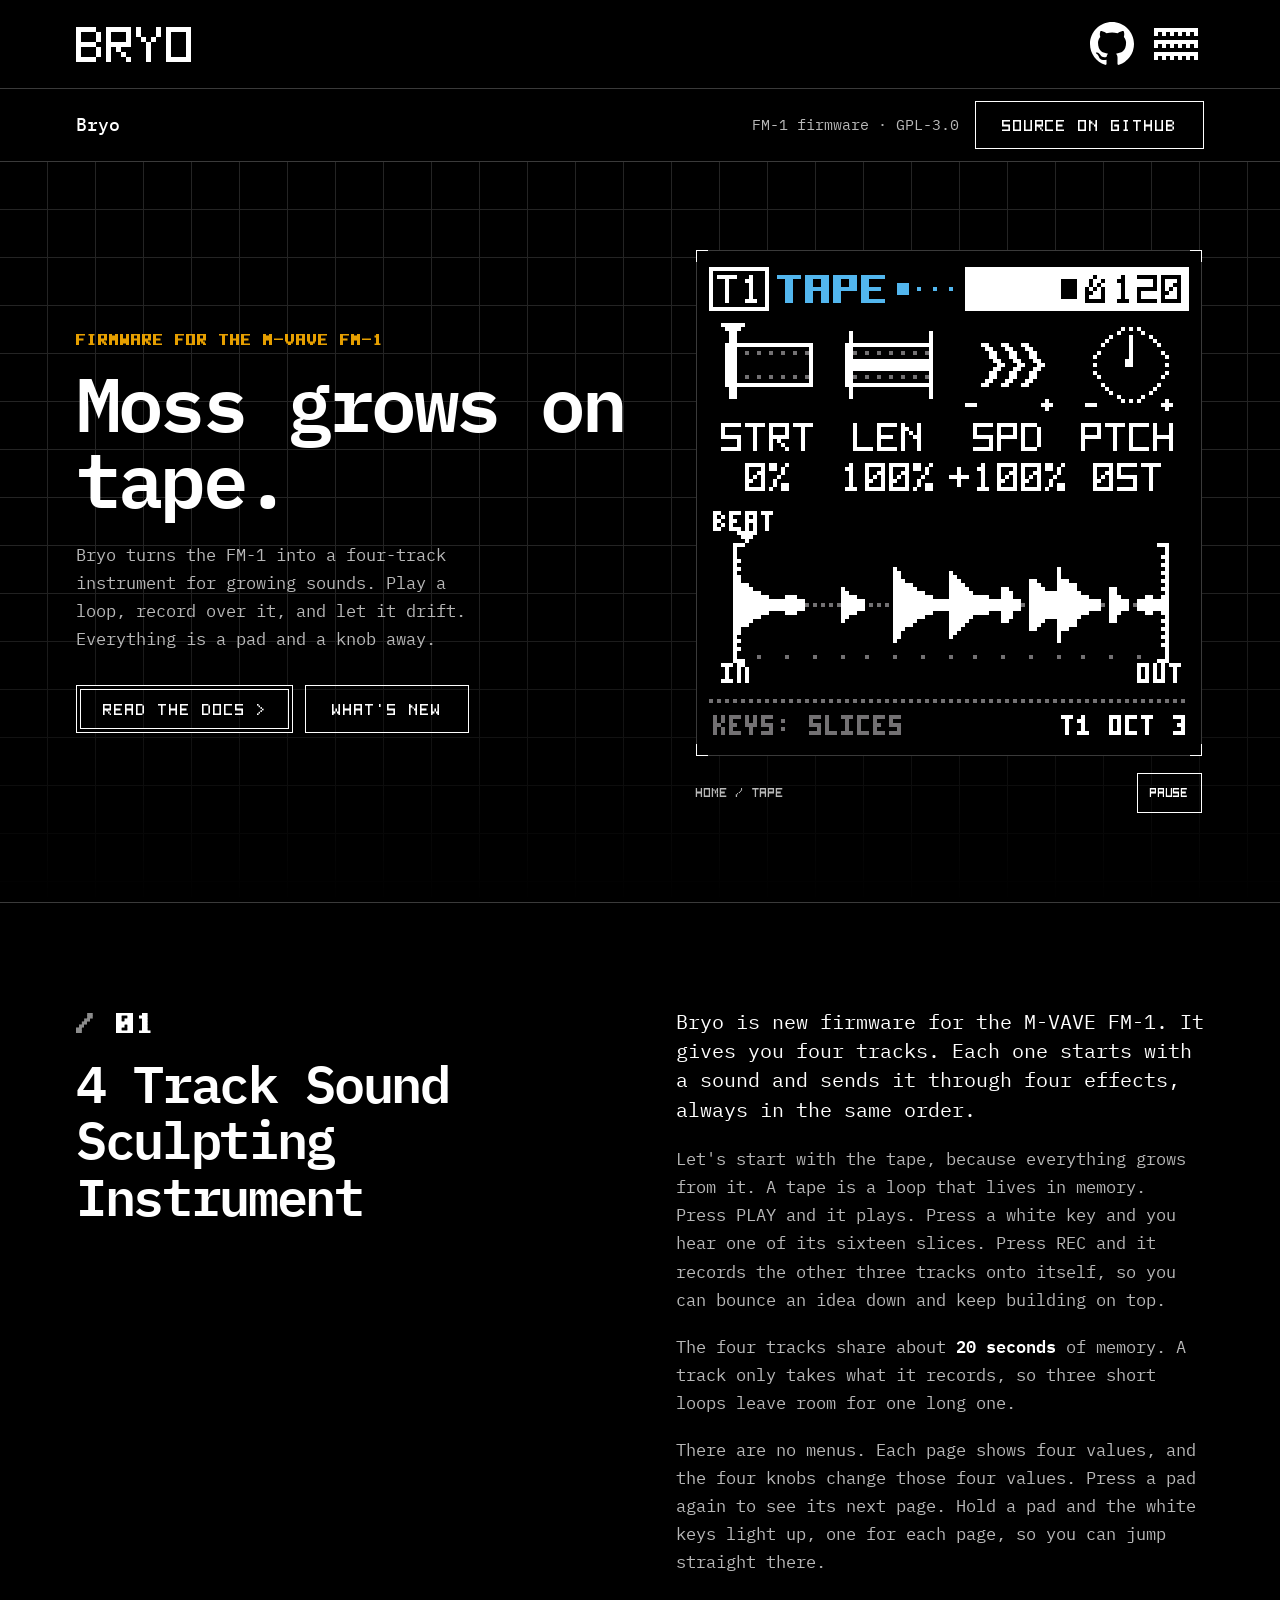
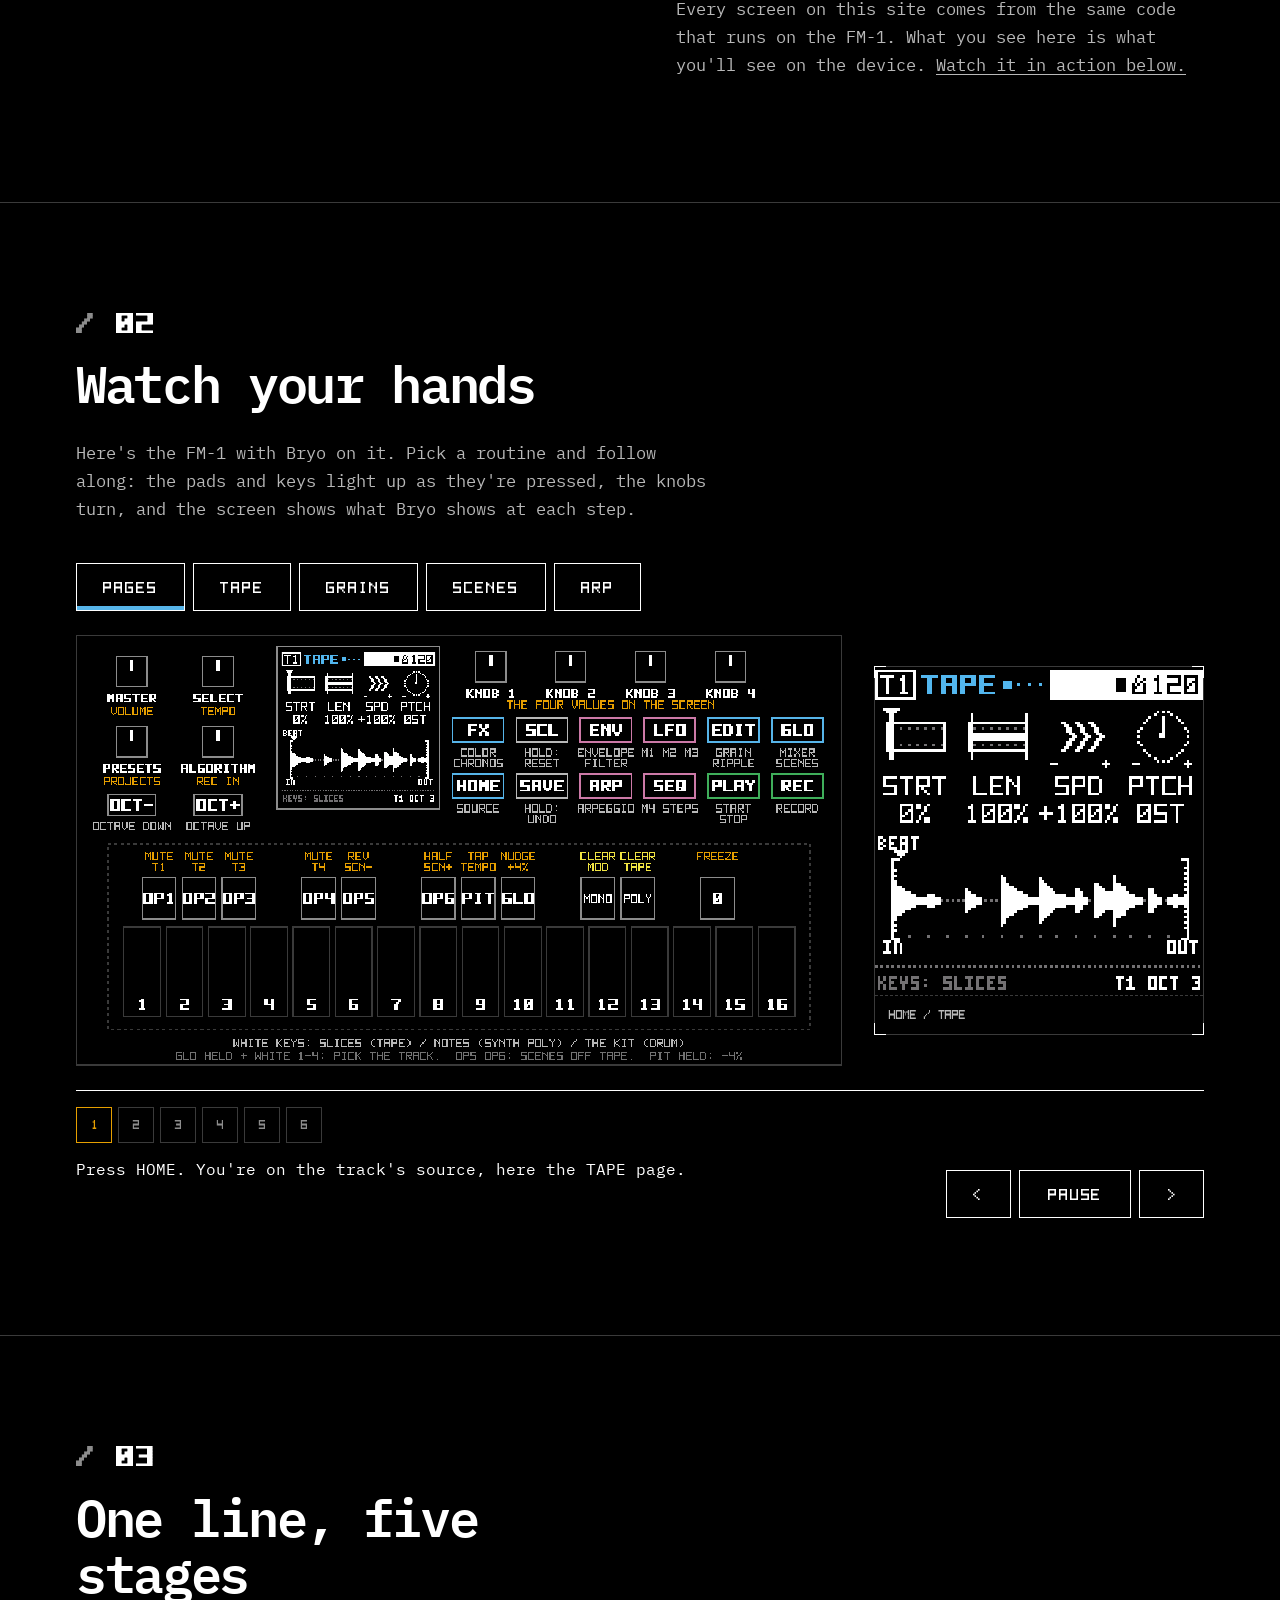
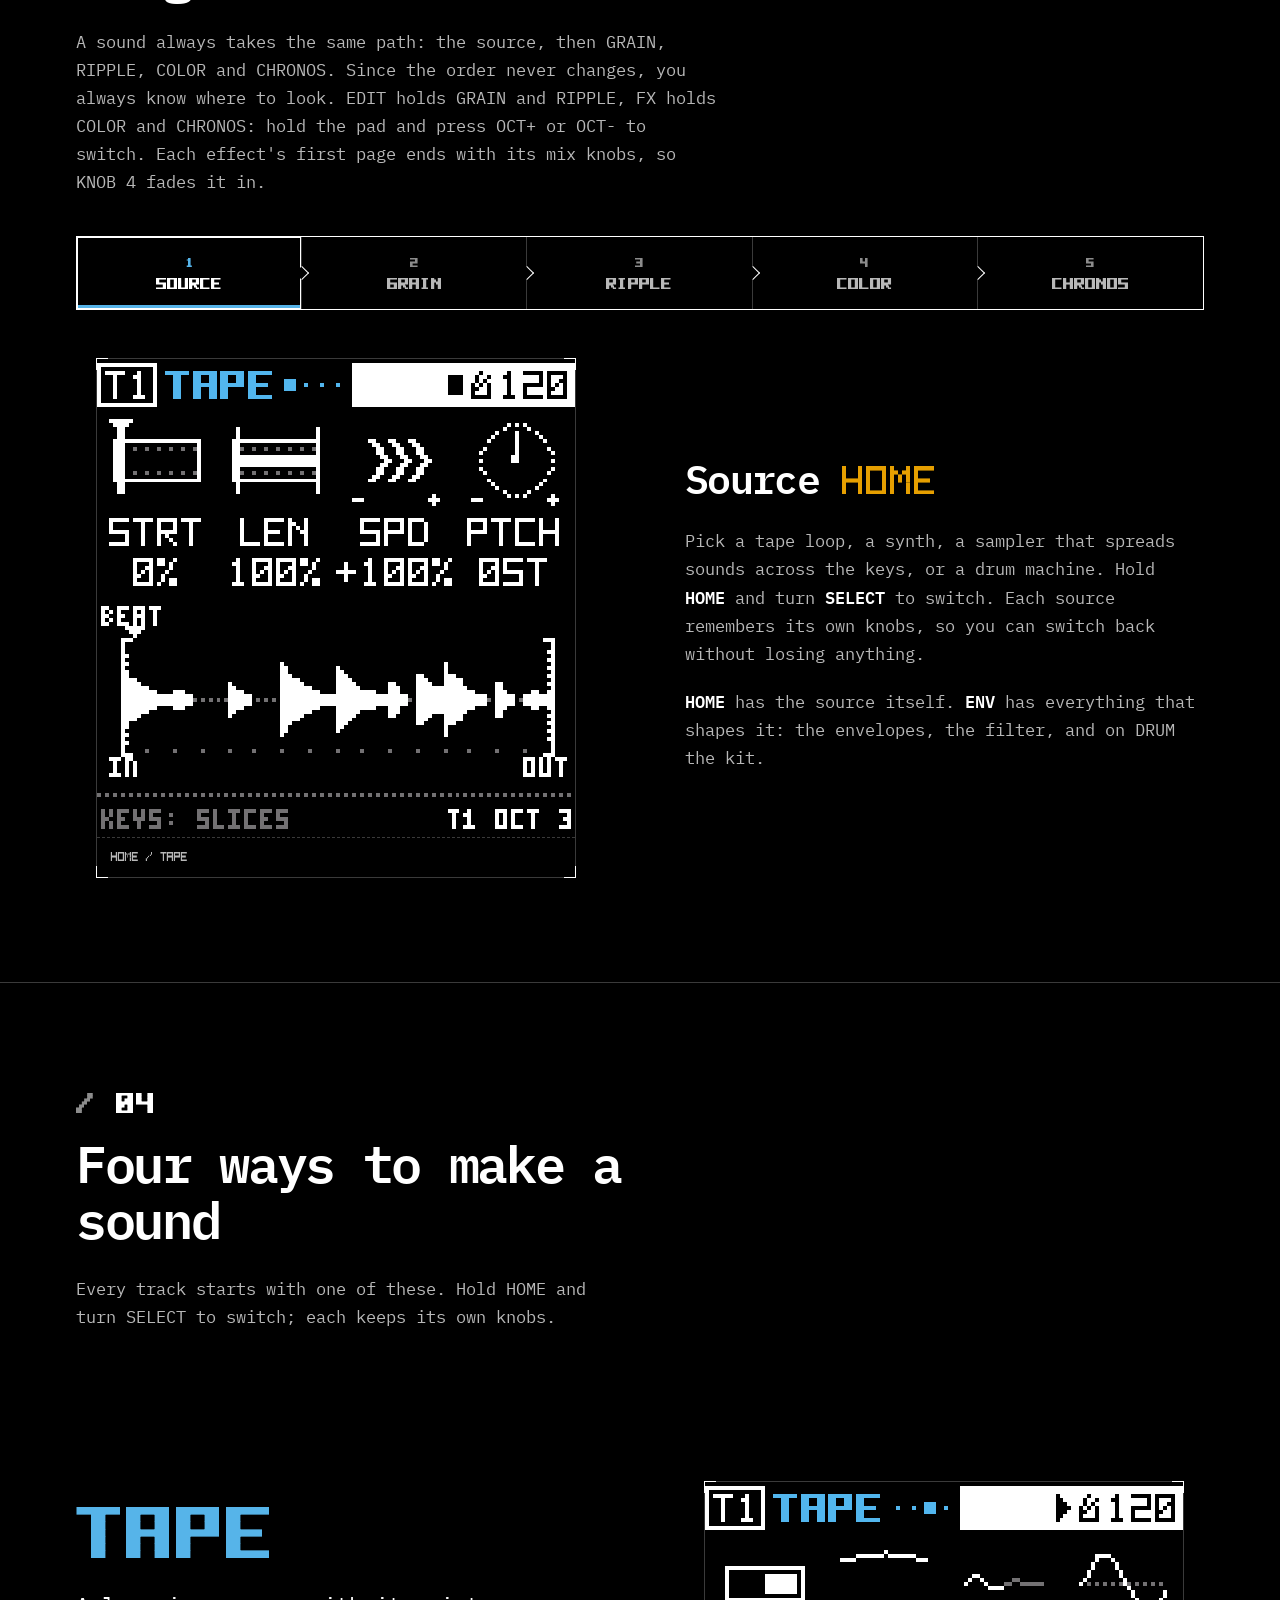
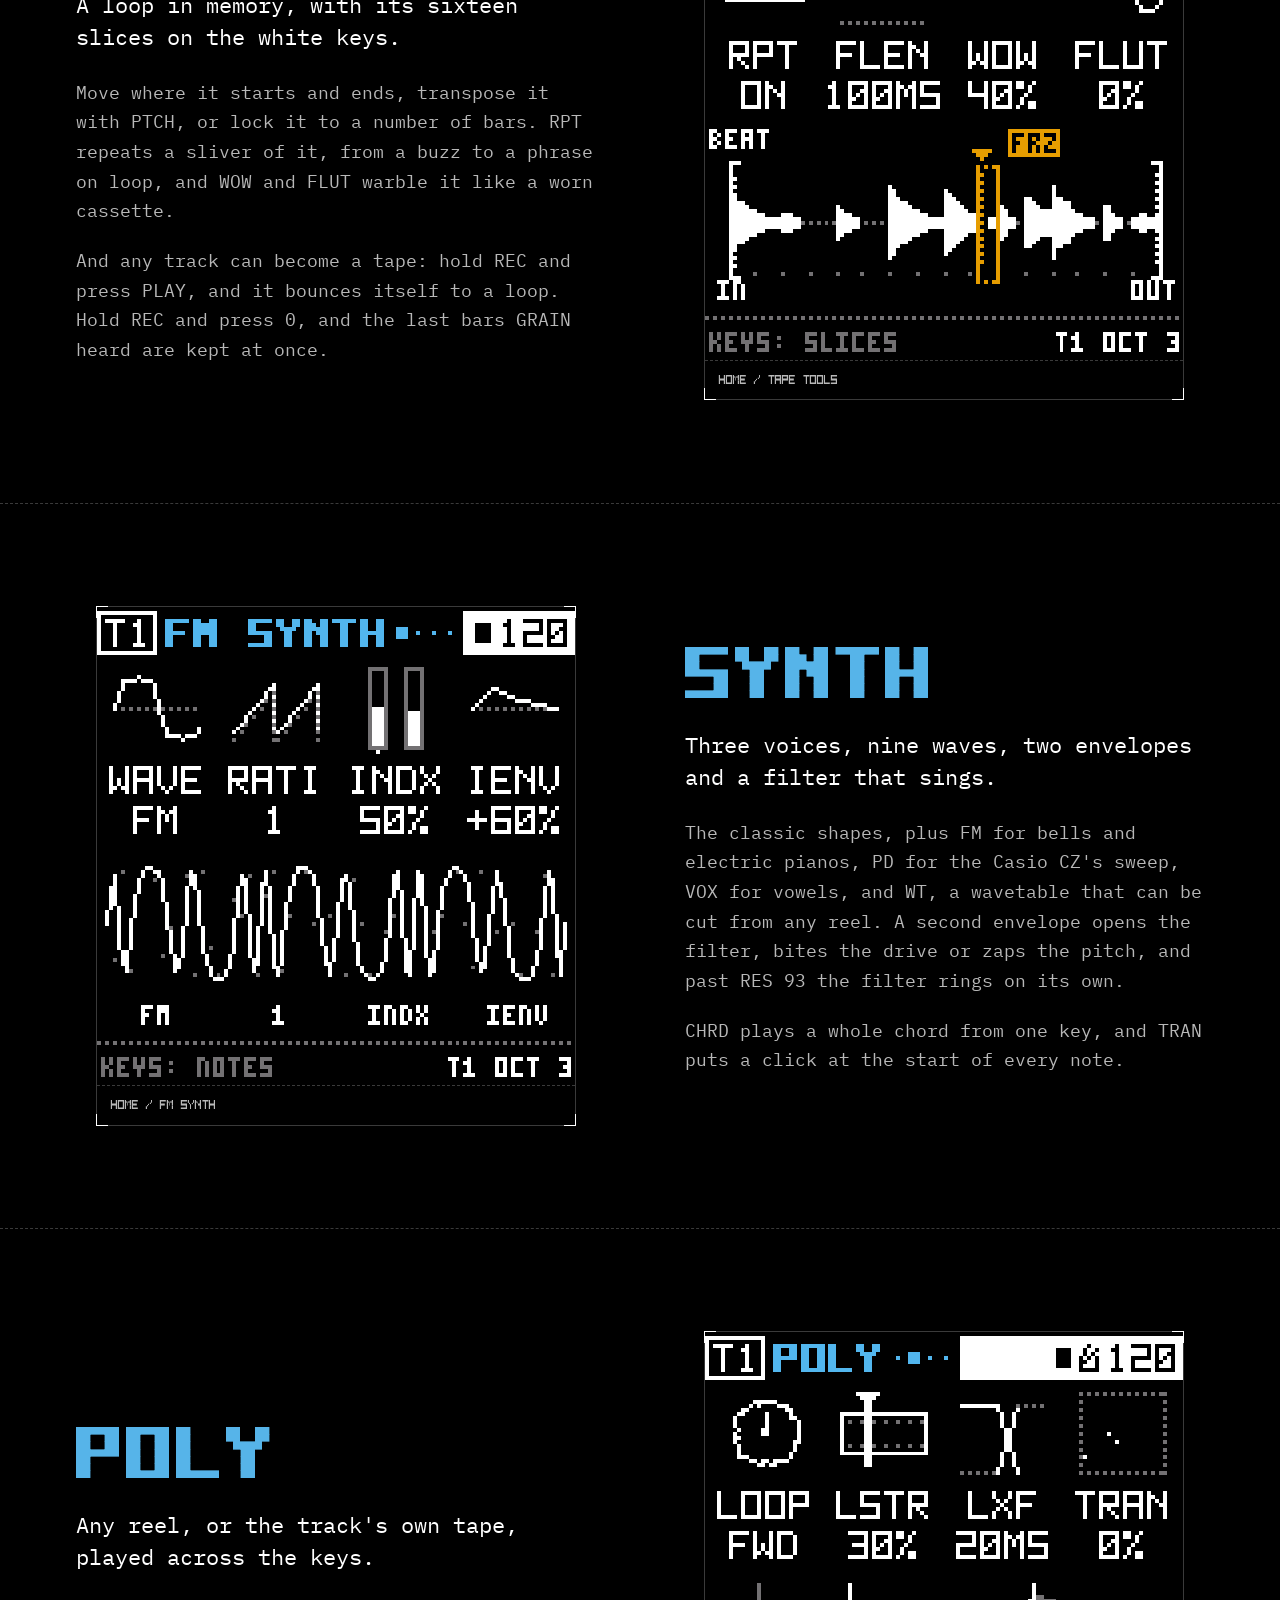
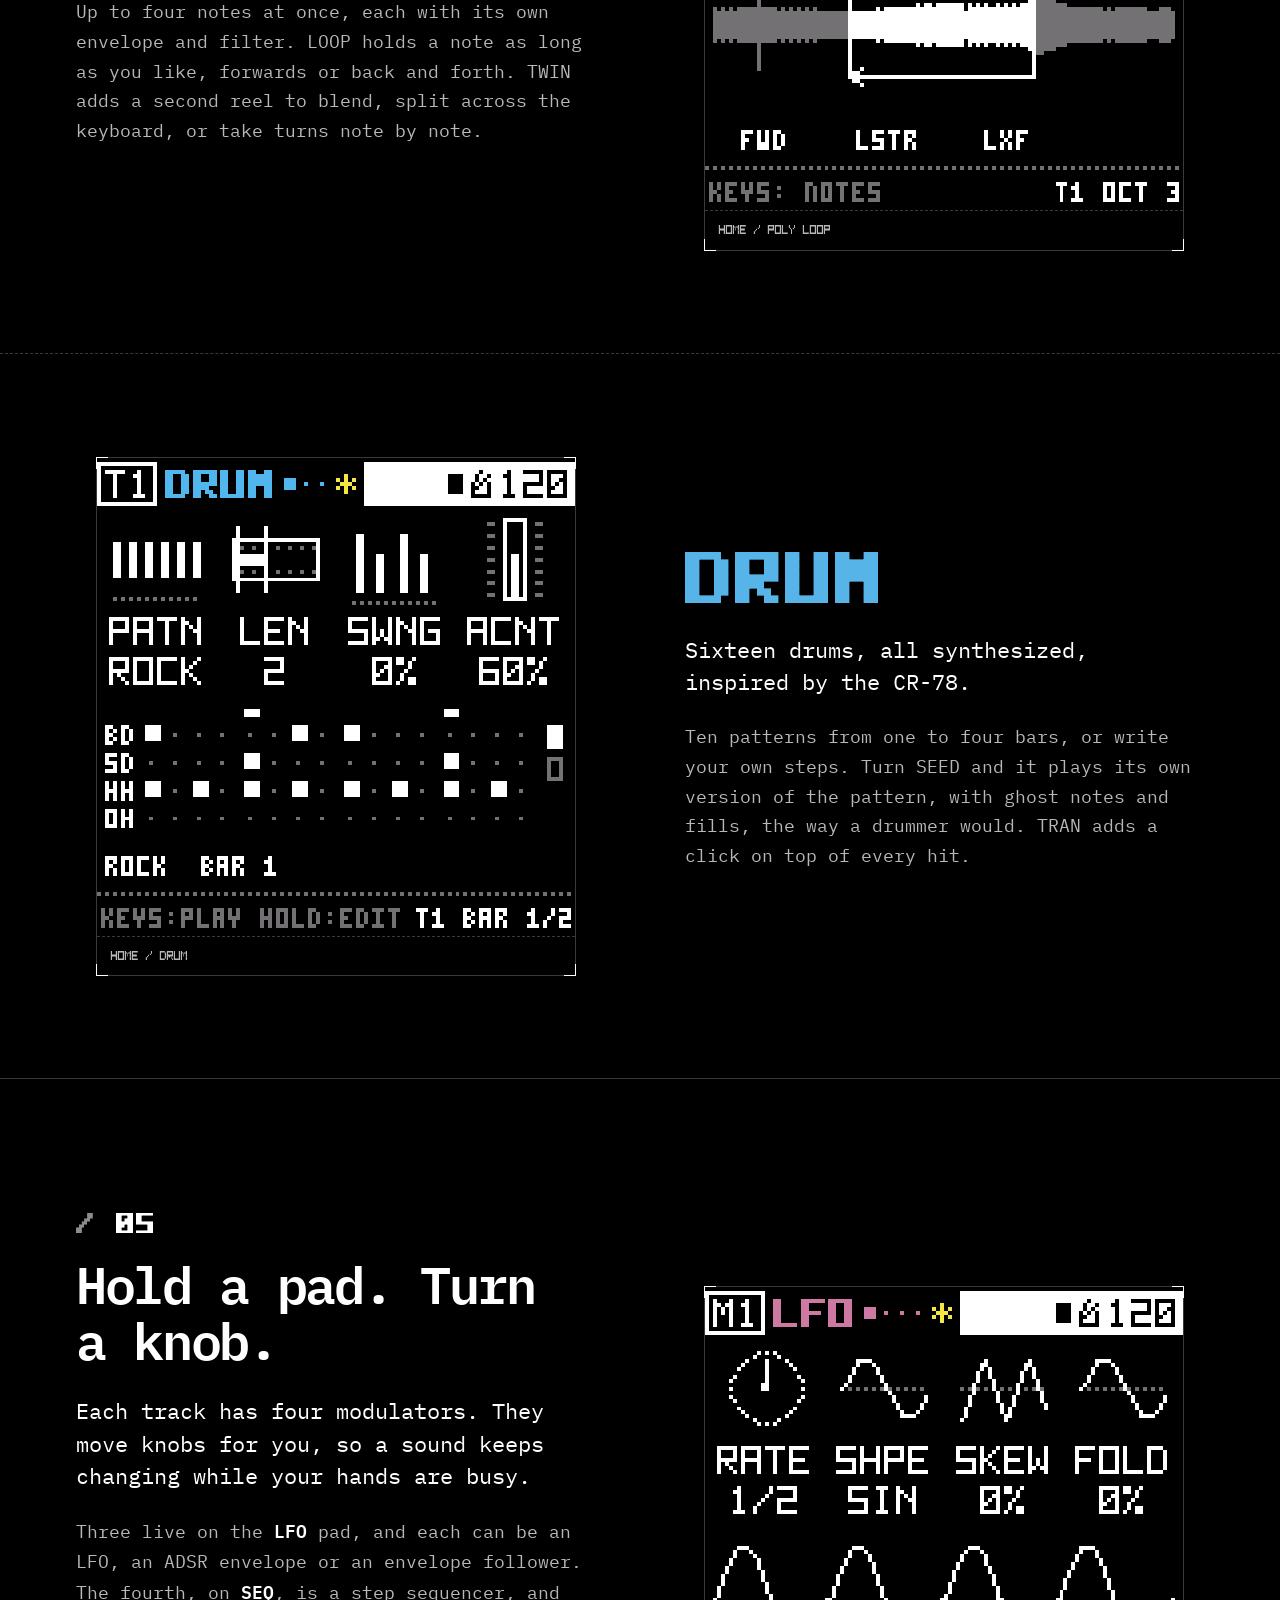
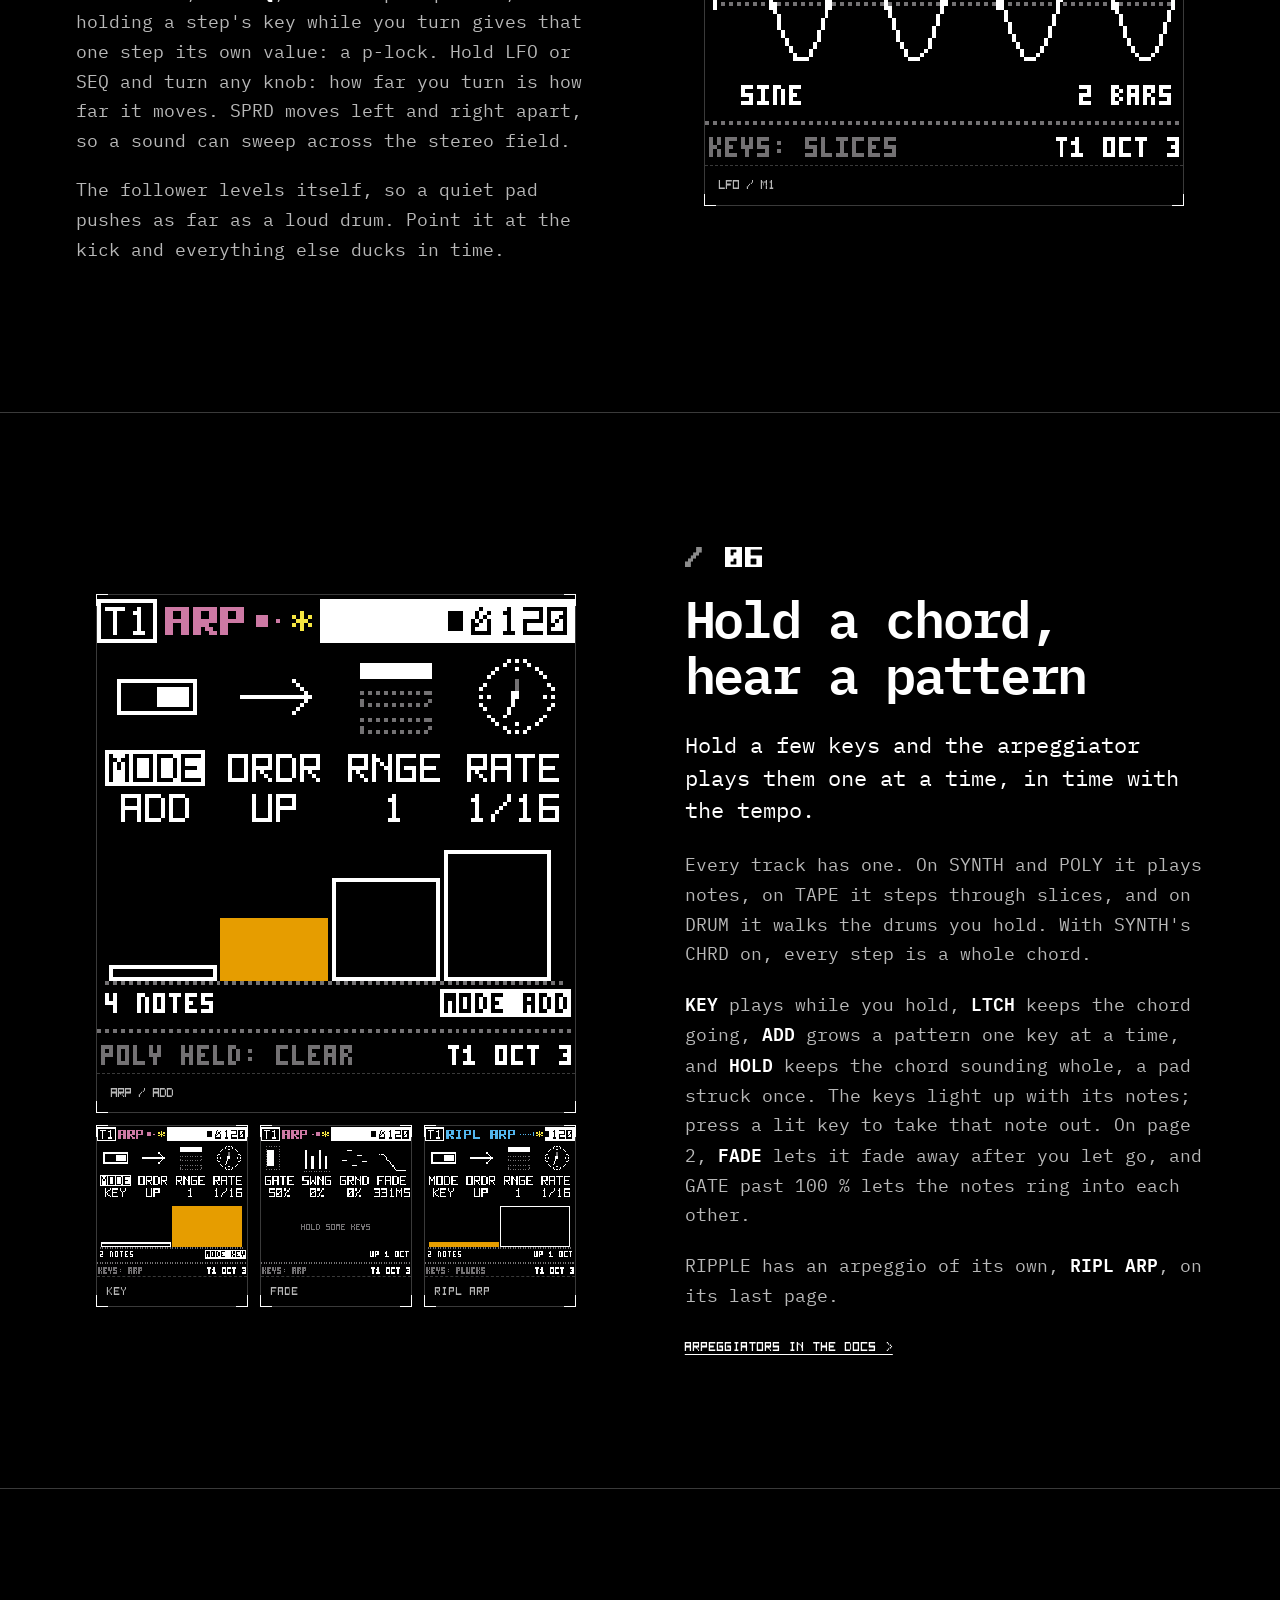
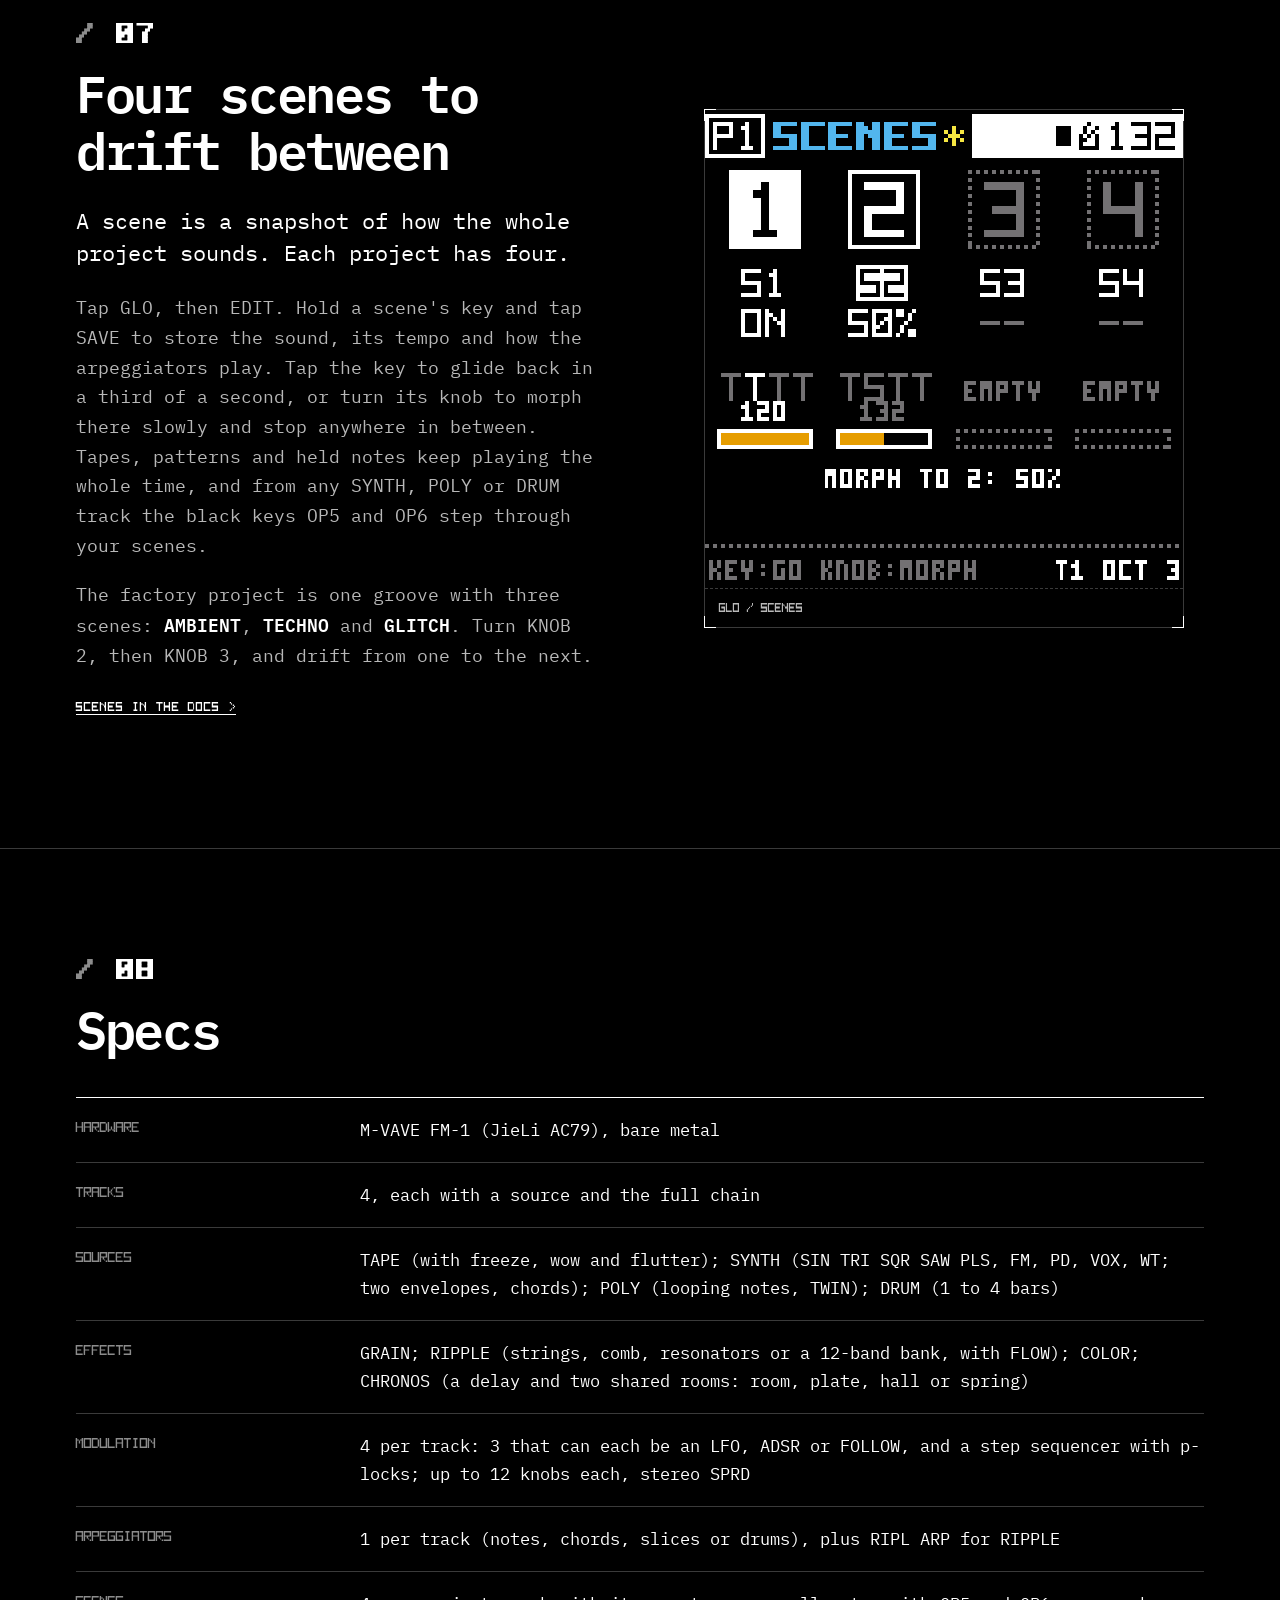
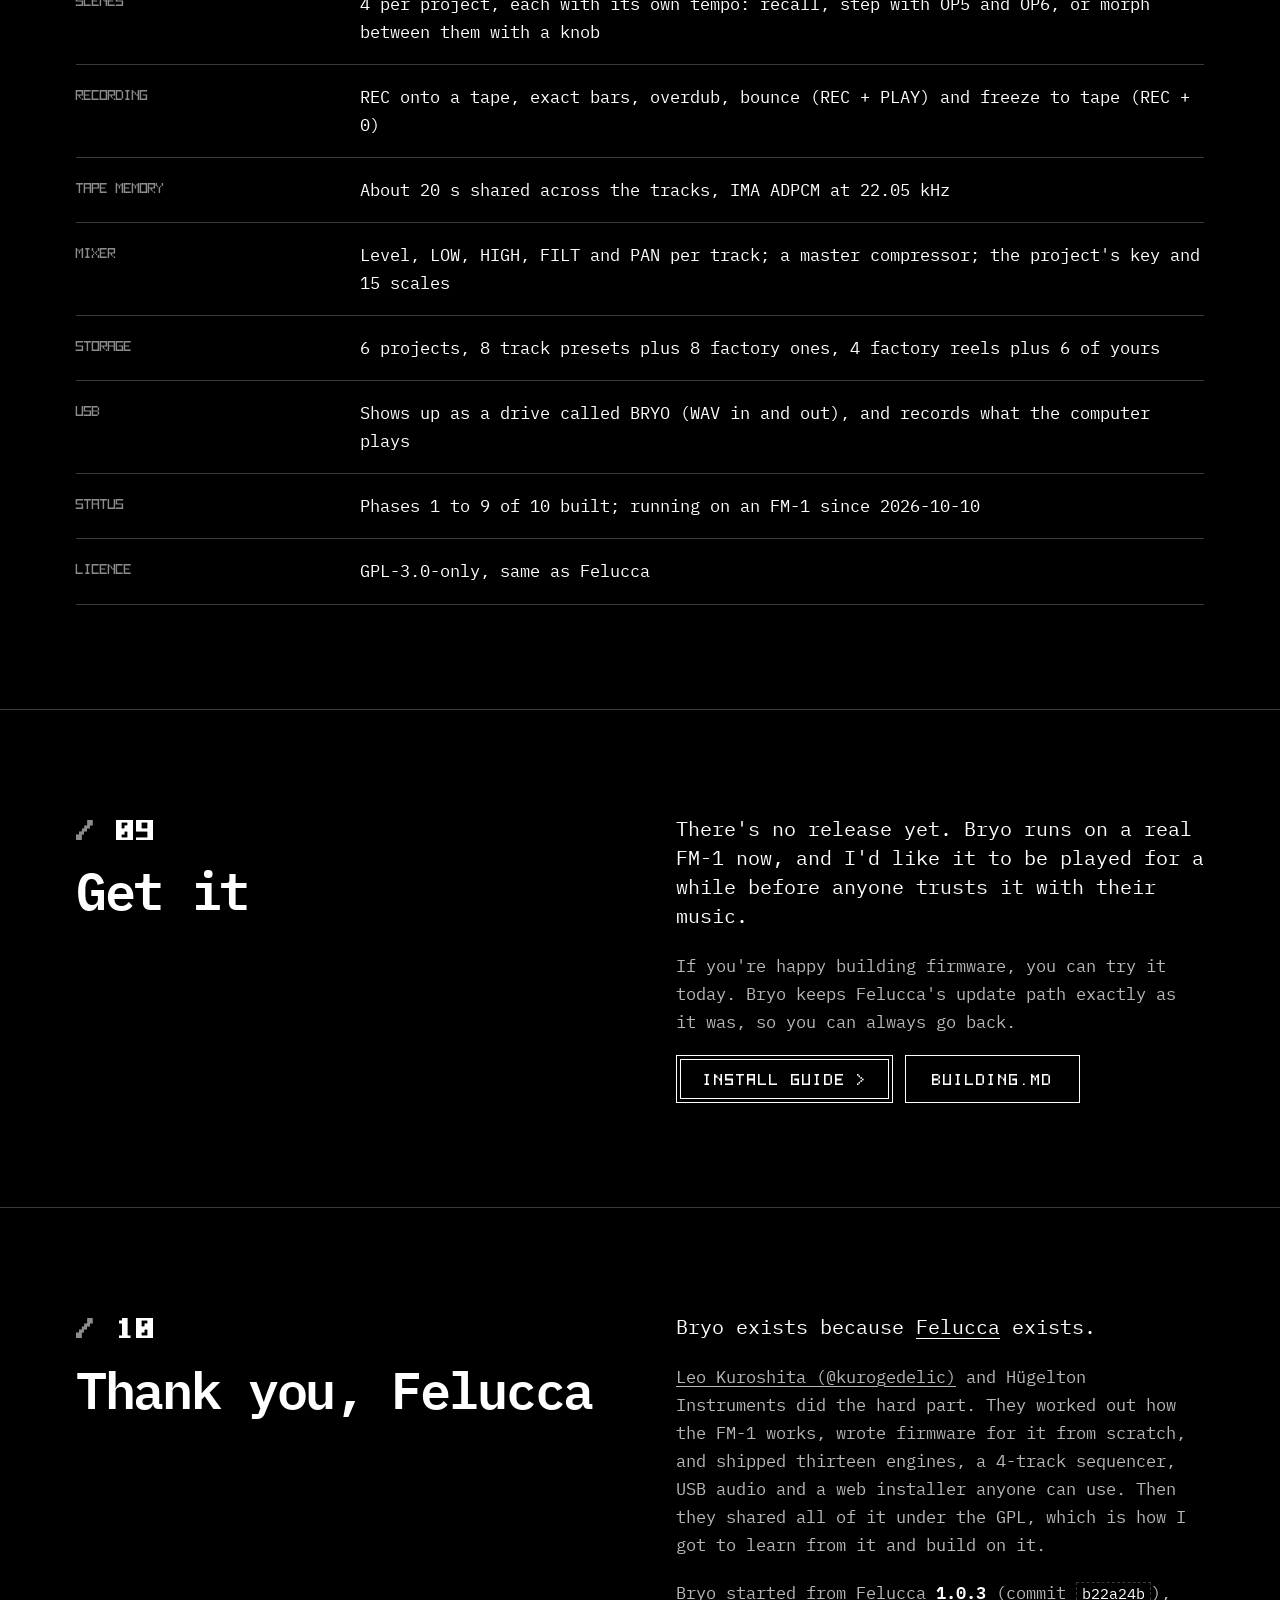
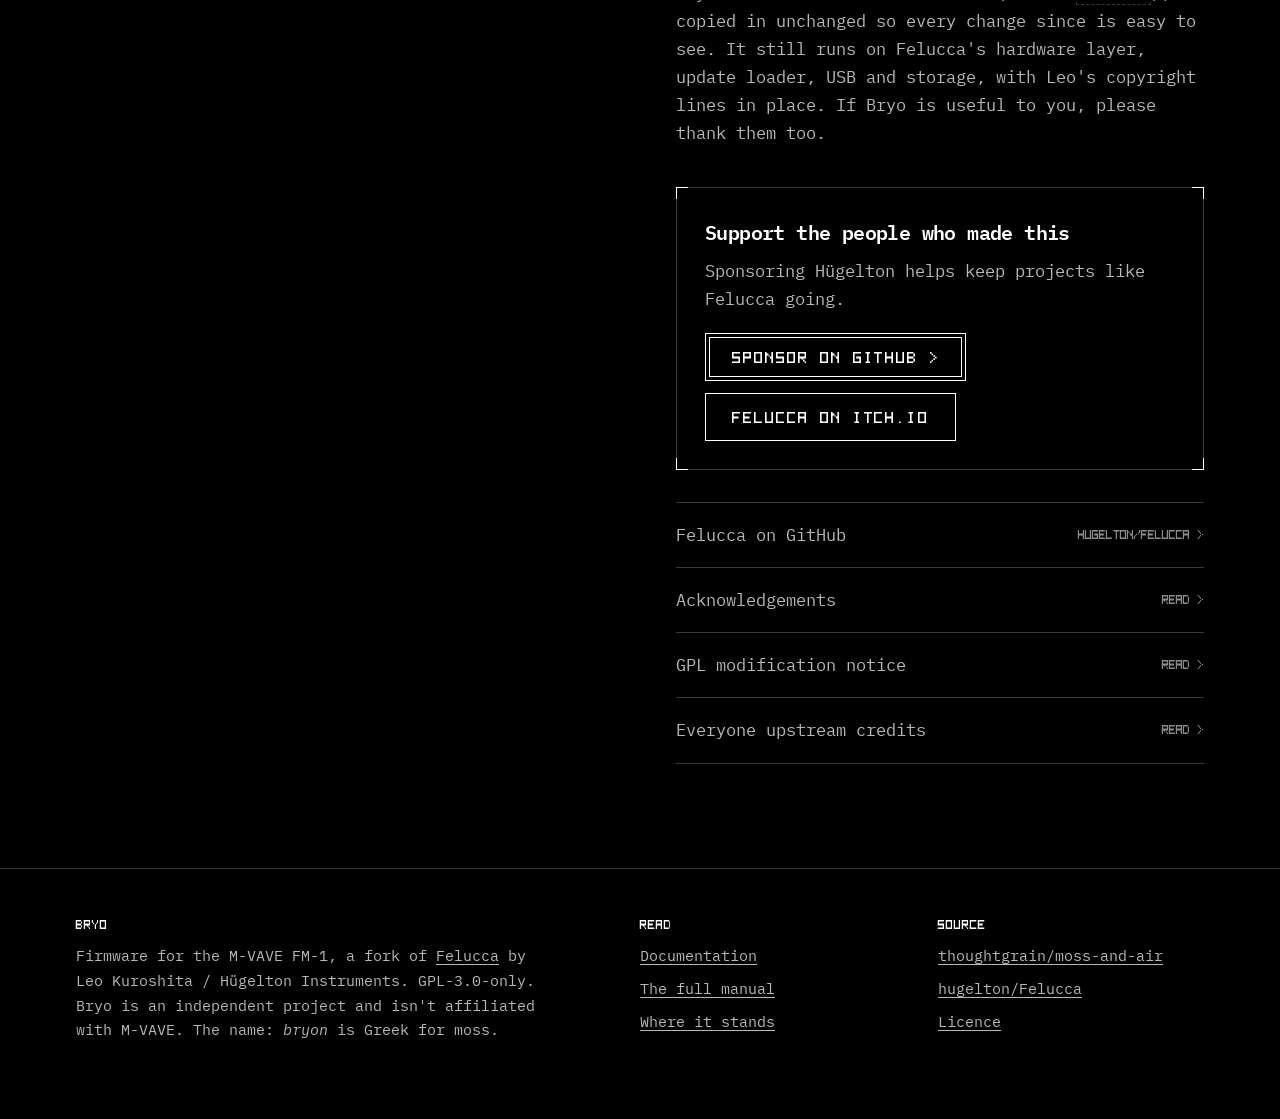
==== commit 87d76069: "Deploy site from 954ff555d1a75167983a483ce19187152a85234a" ====
--- a/index.html
+++ b/index.html
@@ -50,11 +50,12 @@
           <li><a href="./#tour"><span>02</span>Watch your hands</a></li>
           <li><a href="./#chain"><span>03</span>The chain</a></li>
           <li><a href="./#sources"><span>04</span>Sources</a></li>
-          <li><a href="./#arps"><span>05</span>Arpeggiators</a></li>
-          <li><a href="./#scenes"><span>06</span>Scenes</a></li>
-          <li><a href="./#specs"><span>07</span>Specs</a></li>
-          <li><a href="./#get"><span>08</span>Get it</a></li>
-          <li><a href="./#thanks"><span>09</span>Thanks, Felucca</a></li>
+          <li><a href="./#mod"><span>05</span>Modulation</a></li>
+          <li><a href="./#arps"><span>06</span>Arpeggiators</a></li>
+          <li><a href="./#scenes"><span>07</span>Scenes</a></li>
+          <li><a href="./#specs"><span>08</span>Specs</a></li>
+          <li><a href="./#get"><span>09</span>Get it</a></li>
+          <li><a href="./#thanks"><span>10</span>Thanks, Felucca</a></li>
           <li><a href="docs.html"><span>//</span>Documentation</a></li>
           <li><a href="https://github.com/thoughtgrain/moss-and-air"><span>&gt;&gt;</span>GitHub</a></li>
         </ul>
@@ -84,7 +85,7 @@
         </div>
 
         <div class="device" data-screens
-             data-list='[["img/boot.png","Boot","Boot screen: BRYO, 4-track sound sculpting"],["img/tape.png","Home / Tape","The TAPE page: the reel, the loop bracketed IN to OUT"],["img/tape_frze.png","Home / Tape tools","TAPE frozen: the held window framed in orange"],["img/synth_fm.png","Home / FM Synth","SYNTH as a two-operator FM synth"],["img/grain_playing.png","Edit / Grain","GRAIN with grains playing, lit in orange"],["img/reso_live.png","Edit / Ripple","RIPPLE: four strings ringing"],["img/space_live.png","FX / Chronos","CHRONOS: echoes and the tail of the room, in orange"],["img/arp_add.png","ARP","The arpeggiator with four notes piled up"],["img/mixer_morph.png","Glo / Scenes","SCENES: knob 2 halfway to scene 2"],["img/mod1.png","LFO / M1","An LFO modulator drawing its wave"]]'>
+             data-list='[["img/boot.png","Boot","Boot screen: BRYO, 4-track sound sculpting"],["img/tape.png","Home / Tape","The TAPE page: the reel, the loop bracketed IN to OUT"],["img/tape_frze.png","Home / Tape tools","TAPE repeating: the held window framed in orange"],["img/synth_fm.png","Home / FM Synth","SYNTH as a two-operator FM synth"],["img/grain_playing.png","Edit / Grain","GRAIN with grains playing, lit in orange"],["img/reso_live.png","Edit / Ripple","RIPPLE: four strings ringing"],["img/space_live.png","FX / Chronos","CHRONOS: echoes and the tail of the room, in orange"],["img/arp_add.png","ARP","The arpeggiator with four notes piled up"],["img/mixer_morph.png","Glo / Scenes","SCENES: knob 2 halfway to scene 2"],["img/mod1.png","LFO / M1","An LFO modulator drawing its wave"]]'>
           <figure class="device__screen">
             <img class="pixelated" src="img/boot.png" width="480" height="480" alt="Bryo's boot screen: BRYO, 4-track sound sculpting" data-screen-img>
           </figure>
@@ -133,14 +134,13 @@
             <div class="tour__panel" data-tour-panel>
               <img src="img/panel.svg" width="960" height="540" alt="The FM-1's panel, labelled for Bryo.">
             </div>
-            <div class="tour__side">
-              <figure class="screen tour__screen">
-                <img class="pixelated" src="img/tape.png" width="480" height="480" alt="The TAPE page" data-tour-screen>
-                <figcaption class="px" data-tour-label>Home / Tape</figcaption>
-              </figure>
-              <ol class="tour__steps" data-tour-steps>
-                <li aria-current="step"><button type="button">Press HOME. You're on the track's source, here the TAPE page.</button></li>
-              </ol>
+            <figure class="screen tour__screen">
+              <img class="pixelated" src="img/tape.png" width="480" height="480" alt="The TAPE page" data-tour-screen>
+              <figcaption class="px" data-tour-label>Home / Tape</figcaption>
+            </figure>
+            <div class="tour__caption">
+              <div class="tour__progress" role="group" aria-label="Steps" data-tour-progress></div>
+              <p class="tour__say" data-tour-say>Press HOME. You're on the track's source, here the TAPE page.</p>
               <div class="tour__controls">
                 <button class="btn" type="button" data-tour-prev aria-label="Previous step">&lt;</button>
                 <button class="btn" type="button" data-tour-play aria-pressed="false">Pause</button>
@@ -158,7 +158,7 @@
         <span class="section__num px"><span class="slash" aria-hidden="true">/</span> 03</span>
         <h2 class="section__title" id="chain-title">One line, five stages</h2>
         <div class="prose">
-          <p>A sound always takes the same path: the source, then GRAIN, RIPPLE, COLOR and CHRONOS. Since the order never changes, you always know where to look. Each effect's first page ends with its mix knobs. Press EDIT or FX, turn KNOB&nbsp;4, and you'll hear the effect fade in.</p>
+          <p>A sound always takes the same path: the source, then GRAIN, RIPPLE, COLOR and CHRONOS. Since the order never changes, you always know where to look. EDIT holds GRAIN and RIPPLE, FX holds COLOR and CHRONOS: hold the pad and press OCT+ or OCT- to switch. Each effect's first page ends with its mix knobs, so KNOB&nbsp;4 fades it in.</p>
         </div>
 
         <div class="chain" data-tabs>
@@ -190,7 +190,7 @@
             <div class="prose">
               <h3>Grain <span class="tag px">Edit</span></h3>
               <p>GRAIN listens to the last few bars of the track and plays them back as tiny overlapping pieces. You can stretch them out, hold them on one spot, or let them trail behind with SCAN.</p>
-              <p>Hold the black <strong>0</strong> key to freeze what it heard into a loop. Tap it instead and the freeze stays on until you tap again. The grains can follow the project's key, and BODY gives every grain a pitched partial of its own, so a busy cloud plays a chord.</p>
+              <p>Hold the black <strong>0</strong> key to freeze what it heard into a loop. Tap it instead and the freeze stays on until you tap again. Heard something good that already went by? Hold REC and press 0, and the last bars GRAIN heard become the track's tape.</p>
             </div>
           </div>
 
@@ -203,7 +203,7 @@
               <h3>Ripple <span class="tag px">Edit</span></h3>
               <p>Something tuned that the track's sound rings through. Hold <strong>EDIT</strong> and turn <strong>SELECT</strong> to pick what: four plucked strings, a hollow COMB that only rings the odd harmonics, four resonant bands, or a 12-band filter bank that sorts whatever comes in into a chord.</p>
               <p>Each form comes out about as loud as what goes in, so turning WET up is a real change: a drum loop through the 12-band bank gets sorted into the chord's notes. The second page is the form's own. The strings get detune, drift, drive and pick. The comb gets POL, for a hollow or a metallic ring. The resonators get a spotlight (FOCS and WDTH), and FLOW, which walks the sound up and down through the bands by itself.</p>
-              <p>The notes come from a chord you choose, from major and minor to sevenths and power chords. On its page the white keys set the root. With KEYS on PLCK they pluck it too; on TUNE they only retune it, so what rings is the track's own sound.</p>
+              <p>The notes come from a chord you choose, from major and minor to sevenths and power chords. On its page the white keys set the root. With KEYS on PLCK they pluck it too; on TUNE they only retune it, so what rings is the track's own sound. Its last page, RIPL ARP, plays it as an arpeggio.</p>
             </div>
           </div>
 
@@ -233,127 +233,124 @@
       </div>
     </section>
 
-    <section class="section" id="sources" aria-labelledby="sources-title">
+    <section class="section band-group" id="sources" aria-labelledby="sources-title">
       <div class="wrap">
         <span class="section__num px"><span class="slash" aria-hidden="true">/</span> 04</span>
         <h2 class="section__title" id="sources-title">Four ways to make a sound</h2>
-        <div class="cards">
-          <article class="card">
-            <img class="pixelated" src="img/tape.png" width="480" height="480" alt="TAPE page" loading="lazy">
-            <div class="card__body">
-              <h3 class="px">Tape</h3>
-              <p>A loop in memory with sixteen slices on the keys. Move where it starts and ends, transpose it, lock it to the tempo, freeze a sliver of it, or let it warble like a worn cassette.</p>
-            </div>
-          </article>
-          <article class="card">
-            <img class="pixelated" src="img/synth_fm.png" width="480" height="480" alt="SYNTH as an FM synth" loading="lazy">
-            <div class="card__body">
-              <h3 class="px">Synth</h3>
-              <p>Three voices and nine waves: the classics, FM, PD (the Casio CZ's sweep), VOX and WT. A second envelope can open the filter, bite the drive or zap the pitch, and the filter sings on its own past RES 93. CHRD plays a whole chord from one key.</p>
-            </div>
-          </article>
-          <article class="card">
-            <img class="pixelated" src="img/poly_twin.png" width="480" height="480" alt="POLY with TWIN mixing two reels" loading="lazy">
-            <div class="card__body">
-              <h3 class="px">Poly</h3>
-              <p>Plays any reel, or the track's own tape, across the keys. LOOP holds a note as long as you like, and TWIN adds a second reel to blend, split across the keyboard, or take turns note by note.</p>
-            </div>
-          </article>
-          <article class="card">
-            <img class="pixelated" src="img/drum.png" width="480" height="480" alt="DRUM page" loading="lazy">
-            <div class="card__body">
-              <h3 class="px">Drum</h3>
-              <p>Sixteen drums, all synthesized, inspired by the CR-78. Ten patterns from one to four bars, and SEED plays them with small changes, the way a drummer would. TRAN adds a click to every hit.</p>
-            </div>
-          </article>
-        </div>
-      </div>
-    </section>
-
-    <section class="section" aria-labelledby="mod-title">
-      <div class="wrap split">
-        <figure class="screen">
-          <img class="pixelated" src="img/mod1.png" width="480" height="480" alt="An LFO modulator page drawing its waveform" loading="lazy">
-          <figcaption class="px">LFO / M1</figcaption>
-        </figure>
-        <div class="prose">
+        <p class="band-group__lede">Every track starts with one of these. Hold HOME and turn SELECT to switch; each keeps its own knobs.</p>
+      </div>
+
+      <article class="band band--flip" aria-labelledby="src-tape">
+        <div class="wrap band__grid">
+          <figure class="screen band__media"><img class="pixelated" src="img/tape_frze.png" width="480" height="480" alt="TAPE's tools: RPT on, the repeating window framed in orange" loading="lazy"><figcaption class="px">Home / Tape tools</figcaption></figure>
+          <div class="band__text">
+            <h3 class="band__title px" id="src-tape">Tape</h3>
+            <p class="lead">A loop in memory, with its sixteen slices on the white keys.</p>
+            <p>Move where it starts and ends, transpose it with PTCH, or lock it to a number of bars. RPT repeats a sliver of it, from a buzz to a phrase on loop, and WOW and FLUT warble it like a worn cassette.</p>
+            <p>And any track can become a tape: hold REC and press PLAY, and it bounces itself to a loop. Hold REC and press 0, and the last bars GRAIN heard are kept at once.</p>
+          </div>
+        </div>
+      </article>
+
+      <article class="band" aria-labelledby="src-synth">
+        <div class="wrap band__grid">
+          <figure class="screen band__media"><img class="pixelated" src="img/synth_fm.png" width="480" height="480" alt="SYNTH as a two-operator FM synth" loading="lazy"><figcaption class="px">Home / FM Synth</figcaption></figure>
+          <div class="band__text">
+            <h3 class="band__title px" id="src-synth">Synth</h3>
+            <p class="lead">Three voices, nine waves, two envelopes and a filter that sings.</p>
+            <p>The classic shapes, plus FM for bells and electric pianos, PD for the Casio CZ's sweep, VOX for vowels, and WT, a wavetable that can be cut from any reel. A second envelope opens the filter, bites the drive or zaps the pitch, and past RES 93 the filter rings on its own.</p>
+            <p>CHRD plays a whole chord from one key, and TRAN puts a click at the start of every note.</p>
+          </div>
+        </div>
+      </article>
+
+      <article class="band band--flip" aria-labelledby="src-poly">
+        <div class="wrap band__grid">
+          <figure class="screen band__media"><img class="pixelated" src="img/poly_loop.png" width="480" height="480" alt="POLY LOOP: FWD, the loop LSTR to END marked" loading="lazy"><figcaption class="px">Home / Poly loop</figcaption></figure>
+          <div class="band__text">
+            <h3 class="band__title px" id="src-poly">Poly</h3>
+            <p class="lead">Any reel, or the track's own tape, played across the keys.</p>
+            <p>Up to four notes at once, each with its own envelope and filter. LOOP holds a note as long as you like, forwards or back and forth. TWIN adds a second reel to blend, split across the keyboard, or take turns note by note.</p>
+          </div>
+        </div>
+      </article>
+
+      <article class="band" aria-labelledby="src-drum">
+        <div class="wrap band__grid">
+          <figure class="screen band__media"><img class="pixelated" src="img/drum.png" width="480" height="480" alt="DRUM: the pattern page" loading="lazy"><figcaption class="px">Home / Drum</figcaption></figure>
+          <div class="band__text">
+            <h3 class="band__title px" id="src-drum">Drum</h3>
+            <p class="lead">Sixteen drums, all synthesized, inspired by the CR-78.</p>
+            <p>Ten patterns from one to four bars, or write your own steps. Turn SEED and it plays its own version of the pattern, with ghost notes and fills, the way a drummer would. TRAN adds a click on top of every hit.</p>
+          </div>
+        </div>
+      </article>
+    </section>
+
+    <section class="section band band--flip" id="mod" aria-labelledby="mod-title">
+      <div class="wrap band__grid">
+        <figure class="screen band__media"><img class="pixelated" src="img/mod1.png" width="480" height="480" alt="An LFO modulator page drawing its waveform" loading="lazy"><figcaption class="px">LFO / M1</figcaption></figure>
+        <div class="band__text">
+          <span class="section__num px"><span class="slash" aria-hidden="true">/</span> 05</span>
           <h2 class="section__title" id="mod-title">Hold a pad. Turn a knob.</h2>
           <p class="lead">Each track has four modulators. They move knobs for you, so a sound keeps changing while your hands are busy.</p>
-          <p>Three of them live on the <strong>LFO</strong> pad, and each can be an LFO, an ADSR envelope or an envelope follower. The fourth, on <strong>SEQ</strong>, is a step sequencer.</p>
-          <p>To make a knob move, hold LFO or SEQ and turn that knob. How far you turn sets how far it moves, from &minus;100 to 100&nbsp;%. Each modulator can move up to twelve knobs, and while you hold its pad the screen counts them for you. A knob that's moving gets a purple mark, so you can see what's alive at a glance.</p>
-          <p>The envelope follower levels itself: a quiet pad pushes its knobs as far as a loud drum does. Point it at the kick and everything else can duck in time.</p>
-        </div>
-      </div>
-    </section>
-
-    <section class="section" id="arps" aria-labelledby="arps-title">
-      <div class="wrap split">
-        <div>
-          <span class="section__num px"><span class="slash" aria-hidden="true">/</span> 05</span>
+          <p>Three live on the <strong>LFO</strong> pad, and each can be an LFO, an ADSR envelope or an envelope follower. The fourth, on <strong>SEQ</strong>, is a step sequencer, and holding a step's key while you turn gives that one step its own value: a p-lock. Hold LFO or SEQ and turn any knob: how far you turn is how far it moves. SPRD moves left and right apart, so a sound can sweep across the stereo field.</p>
+          <p>The follower levels itself, so a quiet pad pushes as far as a loud drum. Point it at the kick and everything else ducks in time.</p>
+        </div>
+      </div>
+    </section>
+
+    <section class="section band" id="arps" aria-labelledby="arps-title">
+      <div class="wrap band__grid">
+        <div class="band__media">
+          <figure class="screen"><img class="pixelated" src="img/arp_add.png" width="480" height="480" alt="ARP in ADD mode with four notes piled up" loading="lazy"><figcaption class="px">ARP / Add</figcaption></figure>
+          <div class="band__thumbs">
+            <figure class="screen"><img class="pixelated" src="img/arp.png" width="480" height="480" alt="ARP: two notes held, the one playing filled" loading="lazy"><figcaption class="px">Key</figcaption></figure>
+            <figure class="screen"><img class="pixelated" src="img/arp_fade.png" width="480" height="480" alt="ARP page 2: GATE SWNG GRND FADE" loading="lazy"><figcaption class="px">Fade</figcaption></figure>
+            <figure class="screen"><img class="pixelated" src="img/arp_res.png" width="480" height="480" alt="RIPL ARP plucking RIPPLE's strings" loading="lazy"><figcaption class="px">Ripl arp</figcaption></figure>
+          </div>
+        </div>
+        <div class="band__text">
+          <span class="section__num px"><span class="slash" aria-hidden="true">/</span> 06</span>
           <h2 class="section__title" id="arps-title">Hold a chord, hear a pattern</h2>
-          <div class="figure-row figure-row--2">
-            <figure class="screen"><img class="pixelated" src="img/arp.png" width="480" height="480" alt="ARP page: two notes held, the one playing filled" loading="lazy"><figcaption class="px">ARP / KEY</figcaption></figure>
-            <figure class="screen"><img class="pixelated" src="img/arp_add.png" width="480" height="480" alt="ARP in ADD mode with four notes piled up" loading="lazy"><figcaption class="px">ARP / ADD</figcaption></figure>
-            <figure class="screen"><img class="pixelated" src="img/arp_drum.png" width="480" height="480" alt="ARP on a DRUM track walking three drums up and down" loading="lazy"><figcaption class="px">ARP / Drum</figcaption></figure>
-            <figure class="screen"><img class="pixelated" src="img/arp_res.png" width="480" height="480" alt="RIPL ARP: two notes held, the strings plucked in turn" loading="lazy"><figcaption class="px">RIPL ARP</figcaption></figure>
-          </div>
-        </div>
-        <div class="prose">
           <p class="lead">Hold a few keys and the arpeggiator plays them one at a time, in time with the tempo.</p>
-          <p>Every track has one, and it does something a little different on each source. On SYNTH and POLY it plays notes. On TAPE it steps through the slices you hold. On DRUM it walks through the drums you hold: hold kick, snare and hat with UPDN and you get kick, snare, hat, snare, kick. With SYNTH's CHRD on, every step is a whole chord.</p>
-          <dl class="specs specs--compact">
-            <div><dt class="px">Mode</dt><dd><strong>KEY</strong> plays while you hold the keys. <strong>LTCH</strong> keeps the last chord going after you let go. <strong>ADD</strong> keeps every key you press, so a pattern grows one note at a time.</dd></div>
-            <div><dt class="px">Order</dt><dd>Up, down, up and down, random, or the order you pressed them.</dd></div>
-            <div><dt class="px">Range</dt><dd>One to three octaves (for notes; a slice or a drum has no octave).</dd></div>
-            <div><dt class="px">Rate</dt><dd>Quarter notes down to 32nds, with triplets.</dd></div>
-            <div><dt class="px">Page 2</dt><dd>GATE for short or long notes, SWNG to push every other step late, GRND to vary them at random, FADE to let them fade out.</dd></div>
-          </dl>
-          <p>While it plays, the keys light up with its notes, and the one sounding goes dark for its step. Press a lit key to take that note out. On page 2, <strong>FADE</strong> lets the pattern keep stepping after you let go and fade away, and <strong>GRND</strong> varies each note's length so it breathes. To clear everything, hold the black <strong>POLY</strong> key on the ARP page.</p>
-          <h3>A second one, for RIPPLE</h3>
-          <p>Press ARP a third time and you're on <strong>RIPL ARP</strong>. It plays RIPPLE, one note per step, whatever the track itself is playing. With RIPPLE's KEYS on PLCK each step plucks the strings; on TUNE each step retunes RIPPLE, so the track's own sound rings in the pattern. Turn RIPPLE's WET up to hear it. A latched pattern keeps going after you leave the page, so you can set it running and go shape something else.</p>
-          <p>Both follow the transport. STOP quiets them and keeps the notes, and PLAY starts them again from the top. Saving a project keeps the notes too.</p>
-        </div>
-      </div>
-    </section>
-
-    <section class="section" id="scenes" aria-labelledby="scenes-title">
-      <div class="wrap split">
-        <div>
-          <span class="section__num px"><span class="slash" aria-hidden="true">/</span> 06</span>
-          <h2 class="section__title" id="scenes-title">Four scenes to jump or drift between</h2>
-          <div class="figure-row figure-row--2">
-            <figure class="screen"><img class="pixelated" src="img/mixer_scenes.png" width="480" height="480" alt="SCENES: scenes 1 and 2 stored, 2 the current one" loading="lazy"><figcaption class="px">Glo / Scenes</figcaption></figure>
-            <figure class="screen"><img class="pixelated" src="img/mixer_morph.png" width="480" height="480" alt="SCENES: knob 2 halfway to scene 2" loading="lazy"><figcaption class="px">Morphing</figcaption></figure>
-          </div>
-        </div>
-        <div class="prose">
+          <p>Every track has one. On SYNTH and POLY it plays notes, on TAPE it steps through slices, and on DRUM it walks the drums you hold. With SYNTH's CHRD on, every step is a whole chord.</p>
+          <p><strong>KEY</strong> plays while you hold, <strong>LTCH</strong> keeps the chord going, <strong>ADD</strong> grows a pattern one key at a time, and <strong>HOLD</strong> keeps the chord sounding whole, a pad struck once. The keys light up with its notes; press a lit key to take that note out. On page 2, <strong>FADE</strong> lets it fade away after you let go, and GATE past 100&nbsp;% lets the notes ring into each other.</p>
+          <p>RIPPLE has an arpeggio of its own, <strong>RIPL ARP</strong>, on its last page.</p>
+          <a class="more-link px" href="docs.html#arps">Arpeggiators in the docs &gt;</a>
+        </div>
+      </div>
+    </section>
+
+    <section class="section band band--flip" id="scenes" aria-labelledby="scenes-title">
+      <div class="wrap band__grid">
+        <div class="band__media">
+          <figure class="screen"><img class="pixelated" src="img/mixer_morph.png" width="480" height="480" alt="SCENES: knob 2 halfway to scene 2" loading="lazy"><figcaption class="px">Glo / Scenes</figcaption></figure>
+        </div>
+        <div class="band__text">
+          <span class="section__num px"><span class="slash" aria-hidden="true">/</span> 07</span>
+          <h2 class="section__title" id="scenes-title">Four scenes to drift between</h2>
           <p class="lead">A scene is a snapshot of how the whole project sounds. Each project has four.</p>
-          <p>A scene holds every track's source and every knob that shapes its sound, plus the track levels and the rooms. It leaves what's playing alone: the tapes, the patterns, the modulation, the arpeggios, the tempo and the key all carry on when you change scenes.</p>
-          <p>Tap GLO, then EDIT, and you're on <strong>SCENES</strong>. The white keys 1 to 4 are the four scenes, and each knob sits under its scene.</p>
-          <dl class="specs specs--compact">
-            <div><dt class="px">Store</dt><dd>Hold a scene's key and tap SAVE.</dd></div>
-            <div><dt class="px">Recall</dt><dd>Tap a scene's key. Everything glides there in about a third of a second.</dd></div>
-            <div><dt class="px">Morph</dt><dd>Turn a scene's knob. Each click moves the sound 5&nbsp;% of the way there, and you can stop anywhere, halfway between two sounds if you like.</dd></div>
-          </dl>
-          <p>If a track uses the same source in both scenes, its knobs morph smoothly. If the source changes, the track fades out, switches, and fades back in. Scenes are saved with the project, and the PROJECTS view shows how many each project has.</p>
-          <p>The factory project shows it off. It's one groove in A minor with three scenes: <strong>AMBIENT</strong>, a slow choir, drone and bowed bells; <strong>TECHNO</strong>, with the drums up and everything ducking on the kick; and <strong>GLITCH</strong>, crushed and stuttering. Turn KNOB 2, then KNOB 3, and drift from one to the next.</p>
+          <p>Tap GLO, then EDIT. Hold a scene's key and tap SAVE to store the sound, its tempo and how the arpeggiators play. Tap the key to glide back in a third of a second, or turn its knob to morph there slowly and stop anywhere in between. Tapes, patterns and held notes keep playing the whole time, and from any SYNTH, POLY or DRUM track the black keys OP5 and OP6 step through your scenes.</p>
+          <p>The factory project is one groove with three scenes: <strong>AMBIENT</strong>, <strong>TECHNO</strong> and <strong>GLITCH</strong>. Turn KNOB 2, then KNOB 3, and drift from one to the next.</p>
+          <a class="more-link px" href="docs.html#mixer">Scenes in the docs &gt;</a>
         </div>
       </div>
     </section>
 
     <section class="section" id="specs" aria-labelledby="specs-title">
       <div class="wrap">
-        <span class="section__num px"><span class="slash" aria-hidden="true">/</span> 07</span>
+        <span class="section__num px"><span class="slash" aria-hidden="true">/</span> 08</span>
         <h2 class="section__title" id="specs-title">Specs</h2>
         <dl class="specs">
           <div><dt class="px">Hardware</dt><dd>M-VAVE FM-1 (JieLi AC79), bare metal</dd></div>
           <div><dt class="px">Tracks</dt><dd>4, each with a source and the full chain</dd></div>
           <div><dt class="px">Sources</dt><dd>TAPE (with freeze, wow and flutter); SYNTH (SIN TRI SQR SAW PLS, FM, PD, VOX, WT; two envelopes, chords); POLY (looping notes, TWIN); DRUM (1 to 4 bars)</dd></div>
           <div><dt class="px">Effects</dt><dd>GRAIN; RIPPLE (strings, comb, resonators or a 12-band bank, with FLOW); COLOR; CHRONOS (a delay and two shared rooms: room, plate, hall or spring)</dd></div>
-          <div><dt class="px">Modulation</dt><dd>4 per track: 3 that can each be an LFO, ADSR or FOLLOW, and a step sequencer; up to 12 knobs each</dd></div>
+          <div><dt class="px">Modulation</dt><dd>4 per track: 3 that can each be an LFO, ADSR or FOLLOW, and a step sequencer with p-locks; up to 12 knobs each, stereo SPRD</dd></div>
           <div><dt class="px">Arpeggiators</dt><dd>1 per track (notes, chords, slices or drums), plus RIPL ARP for RIPPLE</dd></div>
-          <div><dt class="px">Scenes</dt><dd>4 per project: recall, or morph between them with a knob</dd></div>
-          <div><dt class="px">Recording</dt><dd>REC onto a tape, exact bars, overdub, and bounce: any track straight to a loop with REC + PLAY</dd></div>
+          <div><dt class="px">Scenes</dt><dd>4 per project, each with its own tempo: recall, step with OP5 and OP6, or morph between them with a knob</dd></div>
+          <div><dt class="px">Recording</dt><dd>REC onto a tape, exact bars, overdub, bounce (REC + PLAY) and freeze to tape (REC + 0)</dd></div>
           <div><dt class="px">Tape memory</dt><dd>About 20&nbsp;s shared across the tracks, IMA ADPCM at 22.05&nbsp;kHz</dd></div>
           <div><dt class="px">Mixer</dt><dd>Level, LOW, HIGH, FILT and PAN per track; a master compressor; the project's key and 15 scales</dd></div>
           <div><dt class="px">Storage</dt><dd>6 projects, 8 track presets plus 8 factory ones, 4 factory reels plus 6 of yours</dd></div>
@@ -367,7 +364,7 @@
     <section class="section" id="get" aria-labelledby="get-title">
       <div class="wrap split">
         <div>
-          <span class="section__num px"><span class="slash" aria-hidden="true">/</span> 08</span>
+          <span class="section__num px"><span class="slash" aria-hidden="true">/</span> 09</span>
           <h2 class="section__title" id="get-title">Get it</h2>
         </div>
         <div class="prose">
@@ -384,7 +381,7 @@
     <section class="section thanks" id="thanks" aria-labelledby="thanks-title">
       <div class="wrap split">
         <div>
-          <span class="section__num px"><span class="slash" aria-hidden="true">/</span> 09</span>
+          <span class="section__num px"><span class="slash" aria-hidden="true">/</span> 10</span>
           <h2 class="section__title" id="thanks-title">Thank you, Felucca</h2>
         </div>
         <div class="prose">
--- a/css/style.css
+++ b/css/style.css
@@ -544,28 +544,6 @@
 }
 .chain__panel .tag { color: var(--orange); }
 
-/* ---------- source cards ---------- */
-
-.cards {
-  display: grid;
-  grid-template-columns: repeat(auto-fit, minmax(240px, 1fr));
-  gap: 1px;
-  margin-top: 40px;
-  background: var(--line);
-  border: 1px solid var(--line);
-}
-
-.card {
-  display: flex;
-  flex-direction: column;
-  background: var(--bg);
-}
-.card img { background: #000; width: 100%; }
-.card__body { padding: 20px 20px 28px; }
-.card img { border-bottom: 1px dashed var(--line); }
-.card__body h3 { margin: 0 0 8px; font-size: 1.375rem; }
-.card__body p { margin: 0; color: var(--ink-soft); font-size: 0.9375rem; }
-
 /* ---------- specs ---------- */
 
 .specs {
@@ -898,7 +876,6 @@
 .section__num,
 .menu__list a,
 .chain__tab,
-.card__body h3.px,
 .hero__kicker { font-weight: 700; }
 
 /* Registration ticks: an L of white at each corner of the things you look at, over their 1 px wire, the way a
@@ -957,25 +934,25 @@
   .device { width: 65%; }
   .device__controls { flex-wrap: wrap; }
   .chain__panel > .screen,
-  .split > .screen,
-  .card > img {
+  .split > .screen {
     width: 65%;
     margin-inline: auto;
   }
-  .card > img { margin-top: 16px; }
   .figure-row:not(.figure-row--2) {
     grid-template-columns: minmax(0, 65%);
     justify-content: center;
   }
 }
 
-/* ---------- the walkthrough: the panel, its screen and the steps ---------- */
+/* ---------- the walkthrough: the panel, its screen and one caption ----------
+ * Everything you need to follow a step sits in one view: the panel (what the hands do), the screen (what Bryo
+ * shows) and a single caption bar (what to do, where you are, and the buttons). Desktop: panel and screen side by
+ * side, the caption under both. Phone: panel, caption, screen, so the step's words sit right under its hands. */
 
 .tour { margin-top: 40px; }
 
 .tour__routines {
   display: flex;
-  flex-wrap: wrap;
   gap: 8px;
   margin-bottom: 24px;
 }
@@ -987,17 +964,20 @@
 
 .tour__stage {
   display: grid;
-  gap: 24px;
-}
-@media (min-width: 1000px) {
-  .tour__stage { grid-template-columns: minmax(0, 1fr) 300px; align-items: start; gap: 40px; }
-}
-
-.tour__panel {
-  position: relative;
-  padding: 8px;
-  border: 1px solid var(--line);
-}
+  grid-template-areas: "panel" "caption" "screen";
+  gap: 16px;
+}
+@media (min-width: 720px) {
+  .tour__stage {
+    grid-template-columns: minmax(0, 1fr) clamp(220px, 26vw, 330px);
+    grid-template-areas: "panel screen" "caption caption";
+    align-items: center;
+    gap: 24px 32px;
+  }
+}
+
+/* the drawing has its own frame, so no second border here */
+.tour__panel { grid-area: panel; }
 .tour__panel svg,
 .tour__panel img { display: block; width: 100%; height: auto; }
 
@@ -1007,8 +987,7 @@
   transform-box: view-box;
   transition: transform 900ms cubic-bezier(0.3, 0.7, 0.3, 1), fill 120ms linear;
 }
-.tour__panel .no-anim .ptr,
-.tour__panel.no-anim .ptr { transition: none; }
+.tour__panel .no-anim .ptr { transition: none; }
 /* pressed: a flash of orange, the screen's colour for something happening now */
 .tour__panel .ctl.is-press .hit { stroke: var(--orange); stroke-width: 4; }
 /* held: stays lit, with a faint fill so it reads differently from a press */
@@ -1017,63 +996,239 @@
 .tour__panel .ctl.is-turn .hit { stroke: var(--orange); stroke-width: 3; }
 .tour__panel .ctl.is-turn .ptr { fill: var(--orange); }
 
-.tour__side { display: grid; gap: 20px; align-content: start; }
-
-.tour__screen { width: 100%; }
-
-.tour__steps {
-  list-style: none;
-  margin: 0;
-  padding: 0;
-  counter-reset: tour;
-  border-top: 1px solid var(--line);
-}
-.tour__steps li {
-  counter-increment: tour;
-  border-bottom: 1px solid var(--line);
-}
-.tour__steps button {
-  display: grid;
-  grid-template-columns: 2.25em 1fr;
-  gap: 4px;
-  width: 100%;
-  padding: 12px 12px 12px 0;
-  border: 0;
-  border-left: 3px solid transparent;
+.tour__screen { grid-area: screen; width: 100%; }
+
+.tour__caption {
+  grid-area: caption;
+  display: grid;
+  grid-template-columns: minmax(0, 1fr);
+  gap: 14px;
+  padding: 16px 0 0;
+  border-top: 1px solid var(--line-strong);
+}
+@media (min-width: 720px) {
+  .tour__caption {
+    grid-template-columns: minmax(0, 1fr) auto;
+    grid-template-areas: "progress progress" "say controls";
+    align-items: center;
+    gap: 14px 32px;
+  }
+  .tour__progress { grid-area: progress; }
+  .tour__say { grid-area: say; }
+  .tour__controls { grid-area: controls; }
+}
+
+.tour__progress { display: flex; flex-wrap: wrap; gap: 6px; }
+.tour__dot {
+  min-width: 36px;
+  min-height: 36px;
+  padding: 0 8px;
+  border: 1px solid var(--line);
   background: none;
-  color: var(--ink-soft);
-  font: inherit;
-  font-size: 0.875rem;
-  line-height: 1.5;
-  text-align: left;
-  cursor: pointer;
-}
-.tour__steps button::before {
-  content: counter(tour, decimal-leading-zero);
-  padding-left: 10px;
+  color: var(--ink-faint);
   font-family: var(--font-pixel);
   font-size: 0.75rem;
-  line-height: 1.9;
-  color: var(--ink-faint);
-}
-.tour__steps button:hover { color: var(--ink); }
-.tour__steps li[aria-current="step"] button {
+  line-height: 1;
+  cursor: pointer;
+}
+.tour__dot:hover { color: var(--ink); border-color: var(--ink-soft); }
+.tour__dot[aria-current="step"] { color: var(--orange); border-color: var(--orange); }
+
+/* the step's words: fixed to three lines' height so the buttons don't jump as the text changes */
+.tour__say {
+  margin: 0;
+  min-height: calc(3 * 1.55em);
   color: var(--ink);
-  border-left-color: var(--orange);
-}
-.tour__steps li[aria-current="step"] button::before { color: var(--orange); }
-.tour__steps button:focus-visible { outline-offset: -3px; }
+  font-size: 1rem;
+  line-height: 1.55;
+}
 
 .tour__controls { display: flex; gap: 8px; }
 .tour__controls .btn { min-width: 48px; }
-.tour__controls [data-tour-play] { flex: 1; }
+.tour__controls [data-tour-play] { min-width: 112px; }
 
 @media (max-width: 719px) {
   .tour__screen { width: 65%; margin-inline: auto; }
-  .tour__panel { padding: 4px; }
-}
-@media (max-width: 479px) {
-  /* the five routines in an even grid (three, then two), so the buttons line up */
-  .tour__routines { display: grid; grid-template-columns: repeat(3, minmax(0, 1fr)); gap: 6px; }
-  .tour__routine { padding: 10px 4px; font-size: 0.75rem; }
-}
+  .tour__controls [data-tour-play] { flex: 1; }
+  .tour__say { min-height: calc(4 * 1.55em); font-size: 0.9375rem; }
+  /* five routines in one row that scrolls sideways, rather than a ragged 3 + 2 */
+  .tour__routines { overflow-x: auto; scrollbar-width: thin; padding-bottom: 4px; }
+  .tour__routine { flex: 0 0 auto; padding: 10px 14px; font-size: 0.75rem; }
+}
+
+
+/* ---------- bands: Elektron-style alternating rows ----------
+ * One big screen and its words a band, the screen swapping sides from band to band, with room to breathe. The
+ * screen is never wider than 480 px, exactly twice the firmware's 240, so its dots stay square. Phones: the
+ * screen first (at 65 %, as everywhere), then the words. */
+
+.band { padding-block: clamp(72px, 10vw, 160px); border-bottom: 1px solid var(--line); }
+.band-group { padding-bottom: 0; }
+.band-group > .wrap { padding-bottom: clamp(24px, 4vw, 48px); }
+.band-group__lede { margin: 0; max-width: 52ch; color: var(--ink-soft); font-size: 1.0625rem; }
+.band-group .band:last-child { border-bottom: 0; }
+.band-group .band { padding-block: clamp(56px, 8vw, 120px); border-bottom: 1px dashed var(--line); }
+
+.band__grid {
+  display: grid;
+  gap: 32px;
+  align-items: center;
+}
+@media (min-width: 900px) {
+  .band__grid {
+    grid-template-columns: minmax(0, 1fr) minmax(0, 1fr);
+    gap: clamp(56px, 7vw, 120px);
+  }
+  /* the screen on the right for every other band */
+  .band--flip .band__grid > .band__media,
+  .band--flip.band__grid > .band__media { order: 2; }
+}
+
+.band__media {
+  width: 100%;
+  max-width: 480px;
+  justify-self: center;
+}
+.band__media > .screen { width: 100%; }
+
+/* small screens under a band's big one */
+.band__thumbs {
+  display: grid;
+  grid-template-columns: repeat(3, minmax(0, 1fr));
+  gap: 12px;
+  margin-top: 12px;
+}
+.band__thumbs figcaption { padding: 8px 10px; font-size: 0.6875rem; }
+
+.band__text { max-width: 56ch; }
+.band__text .section__title { max-width: 16ch; }
+.band__text p { color: var(--ink-soft); margin: 0 0 1.1em; }
+.band__text p.lead { color: var(--ink); font-size: 1.2em; line-height: 1.5; }
+.band__text strong { color: var(--ink); font-weight: 600; }
+
+/* a source's name, big in the firmware's bold pixel face, as the screen titles its pages */
+.band__title {
+  margin: 0 0 20px;
+  font-weight: 700;
+  font-size: clamp(2.5rem, 6vw, 4.5rem);
+  line-height: 1;
+  color: var(--blue);
+}
+
+.more-link {
+  display: inline-flex;
+  margin-top: 8px;
+  font-size: 0.8125rem;
+  color: var(--ink);
+}
+.more-link:hover { color: var(--orange); }
+
+@media (max-width: 899px) {
+  .band__grid > .band__media,
+  .band__grid > div.band__media { order: 0; }
+}
+@media (max-width: 719px) {
+  .band__media { width: 65%; margin-inline: auto; }
+  /* a band with thumbnails keeps them readable: the big screen 65 %, the row full width */
+  .band__media:has(.band__thumbs) { width: 100%; }
+  .band__media:has(.band__thumbs) > .screen { width: 65%; margin-inline: auto; }
+}
+
+/* the chain's stages laid out as a band too: the stage's screen big on the left, its words on the right */
+@media (min-width: 900px) {
+  .chain__panel {
+    grid-template-columns: minmax(0, 1fr) minmax(0, 1fr);
+    gap: clamp(56px, 7vw, 120px);
+    align-items: center;
+  }
+  .chain__panel > .screen { max-width: 480px; width: 100%; justify-self: center; }
+}
+.chain__panel h3 { font-size: clamp(1.75rem, 3.5vw, 2.5rem); }
+@media (min-width: 900px) {
+  .band__text { font-size: 1.125rem; }
+}
+
+/* ---------- step-by-step guides: the panel with the hands lit, and the screen it gives ---------- */
+
+.walk-legend {
+  display: flex;
+  flex-wrap: wrap;
+  gap: 12px 28px;
+  margin: 24px 0 8px;
+  padding: 14px 16px;
+  border: 1px dashed var(--line);
+  font-size: 0.875rem;
+  color: var(--ink-soft);
+}
+.walk-legend__item { display: inline-flex; align-items: center; gap: 10px; }
+.walk-legend__swatch {
+  position: relative;
+  flex: none;
+  width: 22px;
+  height: 22px;
+  border: 3px solid var(--orange);
+}
+.walk-legend__swatch--hold { background: rgba(230, 159, 0, 0.35); }
+.walk-legend__swatch--turn i {
+  position: absolute;
+  left: 50%;
+  top: 2px;
+  width: 3px;
+  height: 7px;
+  margin-left: -1.5px;
+  background: var(--orange);
+  transform: rotate(35deg);
+  transform-origin: 50% 100%;
+}
+
+.walk { list-style: none; margin: 16px 0 32px; padding: 0; counter-reset: walk; }
+.walk__step {
+  counter-increment: walk;
+  padding: 20px 0 28px;
+  border-top: 1px solid var(--line);
+}
+.walk__text { position: relative; padding-left: 48px; }
+.walk__text::before {
+  content: counter(walk, decimal-leading-zero);
+  position: absolute;
+  left: 0;
+  top: 0.15em;
+  font-family: var(--font-pixel);
+  color: var(--orange);
+  font-size: 1.125rem;
+}
+.walk__text p { margin: 0 0 14px; }
+
+/* the panel and the screen side by side: the screen is the panel's height, so they line up */
+.walk__fig {
+  display: grid;
+  grid-template-columns: minmax(0, 960fr) minmax(0, 340fr);
+  gap: 12px;
+  align-items: start;
+  margin: 0;
+}
+.walk__panel { width: 100%; height: auto; border: 1px solid var(--line); }
+.walk__screen { position: relative; margin: 0; }
+.walk__screen img { width: 100%; display: block; }
+.walk__screen span {
+  display: block;
+  padding: 6px 8px;
+  border-top: 1px dashed var(--line);
+  font-size: 0.6875rem;
+  color: var(--ink-soft);
+}
+@media (max-width: 599px) {
+  /* phones: the panel across the column, the screen under it at 65 %, as everywhere on the site */
+  .walk__fig { grid-template-columns: minmax(0, 1fr); }
+  .walk__screen { width: 65%; margin-inline: auto; }
+  .walk__text { padding-left: 40px; }
+}
+
+/* the numbered screen and its key */
+.screen--marks { max-width: 360px; margin: 8px 0 16px; background: #fff; }
+.screen--marks img { width: 100%; }
+.screen--marks::before { display: none; }
+.doc .screen-key { margin: 0 0 20px; padding-left: 2.25em; }
+.screen-key li { margin-bottom: 0.35em; }
+/* a guide's steps run the full column: no list indent (the step number sits in the text's own gutter) */
+.doc ol.walk { padding-left: 0; }
